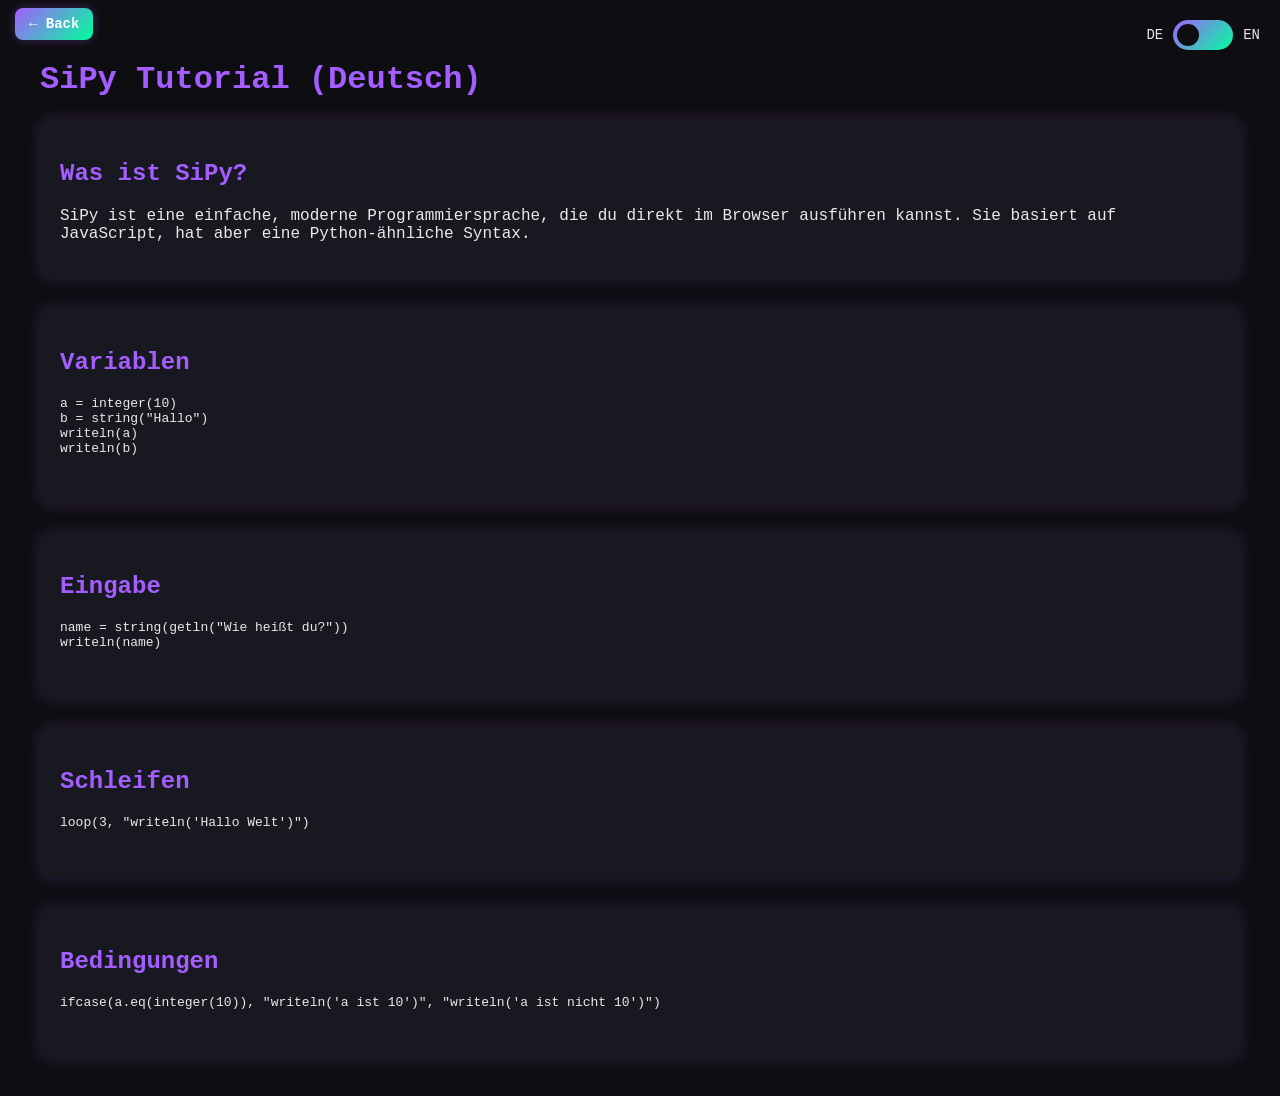
==== tutorial.html @ 4087e32a "maybe fixed" ====
<!DOCTYPE html>
<html lang="de">
<head>
    <meta charset="UTF-8">
    <title>SiPy Tutorial</title>

    <!-- Favicon -->
    <link rel="icon" href="favicon.ico" sizes="any">

    <link rel="stylesheet" href="style.css">

    <style>
        body {
            background-color: #0e0e12;
            color: #eaeaea;
            font-family: 'JetBrains Mono', monospace;
            margin: 0;
            padding: 40px;
        }

        h1, h2 {
            color: #a45eff;
        }

        .section {
            margin-bottom: 30px;
            padding: 20px;
            background: #181820;
            border-radius: 8px;
            box-shadow: 0 0 15px rgba(164, 94, 255, 0.2);
        }

        /* Toggle Switch */
        .lang-switch {
            position: fixed;
            top: 20px;
            right: 20px;
            display: flex;
            align-items: center;
            gap: 10px;
            z-index: 9999;
        }

        .switch {
            position: relative;
            width: 60px;
            height: 30px;
        }

        .switch input {
            display: none;
        }

        .slider {
            position: absolute;
            cursor: pointer;
            top: 0;
            left: 0;
            right: 0;
            bottom: 0;
            background: linear-gradient(135deg, #a45eff, #00ff9c);
            border-radius: 30px;
            transition: 0.3s;
        }

        .slider:before {
            position: absolute;
            content: "";
            height: 22px;
            width: 22px;
            left: 4px;
            bottom: 4px;
            background-color: #0e0e12;
            border-radius: 50%;
            transition: 0.3s;
        }
        /* Zurück-Button oben links */
        .top-left-back {
            position: fixed;
            top: 15px;
            left: 15px;
            z-index: 9999;
        }

        .top-left-back a {
            background: linear-gradient(135deg, var(--accent-purple), var(--accent-green));
            padding: 8px 14px;
            border-radius: var(--radius);
            color: white;
            font-family: var(--font-main);
            font-size: 14px;
            font-weight: 600;
            text-decoration: none;
            box-shadow: 0 0 10px rgba(164, 94, 255, 0.3);
            transition: var(--transition);
        }

        .top-left-back a:hover {
            transform: translateY(-2px);
            box-shadow: 0 0 15px rgba(0, 255, 156, 0.4);
        }

        input:checked + .slider:before {
            transform: translateX(30px);
        }

        .lang-label {
            font-size: 14px;
            color: #eaeaea;
        }

        .hidden {
            display: none;
        }
    </style>
</head>

<body>

<!-- Language Switch -->
<div class="lang-switch">
    <span class="lang-label">DE</span>
    <label class="switch">
        <input type="checkbox" id="langToggle">
        <span class="slider"></span>
    </label>
    <span class="lang-label">EN</span>
</div>

<div class="top-left-back">
    <a href="index.html">← Back</a>
</div>

<!-- German Tutorial -->
<div id="de">

    <h1>SiPy Tutorial (Deutsch)</h1>

    <div class="section">
        <h2>Was ist SiPy?</h2>
        <p>SiPy ist eine einfache, moderne Programmiersprache, die du direkt im Browser ausführen kannst. Sie basiert auf JavaScript, hat aber eine Python‑ähnliche Syntax.</p>
    </div>

    <div class="section">
        <h2>Variablen</h2>
        <pre>
a = integer(10)
b = string("Hallo")
writeln(a)
writeln(b)
            </pre>
    </div>

    <div class="section">
        <h2>Eingabe</h2>
        <pre>
name = string(getln("Wie heißt du?"))
writeln(name)
            </pre>
    </div>

    <div class="section">
        <h2>Schleifen</h2>
        <pre>
loop(3, "writeln('Hallo Welt')")
            </pre>
    </div>

    <div class="section">
        <h2>Bedingungen</h2>
        <pre>
ifcase(a.eq(integer(10)), "writeln('a ist 10')", "writeln('a ist nicht 10')")
            </pre>
    </div>

</div>

<!-- English Tutorial -->
<div id="en" class="hidden">

    <h1>SiPy Tutorial (English)</h1>

    <div class="section">
        <h2>What is SiPy?</h2>
        <p>SiPy is a simple, modern programming language you can run directly in your browser. It is based on JavaScript but has a Python‑like syntax.</p>
    </div>

    <div class="section">
        <h2>Variables</h2>
        <pre>
a = integer(10)
b = string("Hello")
writeln(a)
writeln(b)
            </pre>
    </div>

    <div class="section">
        <h2>Input</h2>
        <pre>
name = string(getln("What is your name?"))
writeln(name)
            </pre>
    </div>

    <div class="section">
        <h2>Loops</h2>
        <pre>
loop(3, "writeln('Hello World')")
            </pre>
    </div>

    <div class="section">
        <h2>Conditions</h2>
        <pre>
ifcase(a.eq(integer(10)), "writeln('a is 10')", "writeln('a is not 10')")
            </pre>
    </div>

</div>

<script>
    const toggle = document.getElementById("langToggle");
    const de = document.getElementById("de");
    const en = document.getElementById("en");

    toggle.addEventListener("change", () => {
        if (toggle.checked) {
            de.classList.add("hidden");
            en.classList.remove("hidden");
        } else {
            en.classList.add("hidden");
            de.classList.remove("hidden");
        }
    });
</script>

</body>
</html>
---- style.css ----
/* ===============================
   SiPy Web Editor – Modernes Design
   =============================== */

:root {
    --bg-dark: #0e0e12;
    --bg-panel: #181820;
    --accent-purple: #a45eff;
    --accent-green: #00ff9c;
    --text-light: #eaeaea;
    --text-dim: #9a9a9a;
    --radius: 8px;
    --transition: 0.25s ease;
    --font-main: 'JetBrains Mono', monospace;
}

/* Grundlayout */
body {
    background-color: var(--bg-dark);
    color: var(--text-light);
    font-family: var(--font-main);
    margin: 0;
    padding: 0;
    display: flex;
    flex-direction: column;
    height: 100vh;
    overflow-x: hidden; /* Horizontalen Scrollbalken entfernen */
}

/* Button-Leiste */
.button-row {
    display: flex;
    gap: 12px;
    padding: 20px;
    margin: 0;
}

/* Buttons */
button {
    background: linear-gradient(135deg, var(--accent-purple), var(--accent-green));
    border: none;
    color: #fff;
    font-family: var(--font-main);
    font-weight: 600;
    padding: 10px 18px;
    border-radius: var(--radius);
    cursor: pointer;
    transition: var(--transition);
    box-shadow: 0 0 10px rgba(164, 94, 255, 0.3);
    margin: 0;
    flex-shrink: 0; /* verhindert Rausrutschen */
}

button:hover {
    transform: translateY(-2px);
    box-shadow: 0 0 15px rgba(0, 255, 156, 0.4);
}

/* Editor-Container */
#editor {
    background-color: var(--bg-panel);
    border-radius: var(--radius);
    box-shadow: 0 0 20px rgba(164, 94, 255, 0.2);
    padding: 16px;
    margin: 0 20px 20px 20px;

    /* WICHTIG: Container scrollt NICHT */
    overflow: visible;
    height: auto;
}


#editor:focus-within {
    box-shadow: 0 0 25px rgba(0, 255, 156, 0.3);
}

/* Eingabefeld */
textarea {
    width: 100%;
    height: 60vh; /* Editor-Höhe */
    background: transparent;
    border: none;
    color: var(--text-light);
    font-family: var(--font-main);
    font-size: 15px;
    resize: none;
    outline: none;

    /* EINZIGER Scrollbalken */
    overflow-y: auto;
    overflow-x: hidden;

    white-space: pre-wrap;
    word-wrap: break-word;
}

/* Output-Feld */
#output {
    background-color: var(--bg-panel);
    border-radius: var(--radius);
    padding: 12px;
    margin: 0 20px 20px 20px;
    color: var(--accent-green);
    font-size: 14px;
    white-space: pre-wrap;
    box-shadow: inset 0 0 10px rgba(0, 255, 156, 0.2);
    overflow-x: hidden;
}

/* Buttons oben rechts */
.top-right-buttons {
    position: fixed;
    top: 15px;
    right: 15px;
    display: flex;
    gap: 10px;
    z-index: 999999;
    flex-shrink: 0;
}

.top-right-buttons a {
    background: linear-gradient(135deg, var(--accent-purple), var(--accent-green));
    padding: 8px 14px;
    border-radius: var(--radius);
    color: white;
    font-family: var(--font-main);
    font-size: 14px;
    font-weight: 600;
    text-decoration: none;
    box-shadow: 0 0 10px rgba(164, 94, 255, 0.3);
    transition: var(--transition);
}

.top-right-buttons a:hover {
    transform: translateY(-2px);
    box-shadow: 0 0 15px rgba(0, 255, 156, 0.4);
}

/* Scrollbar */
::-webkit-scrollbar {
    width: 8px;
}
::-webkit-scrollbar-thumb {
    background: var(--accent-purple);
    border-radius: var(--radius);
}
::-webkit-scrollbar-thumb:hover {
    background: var(--accent-green);
}
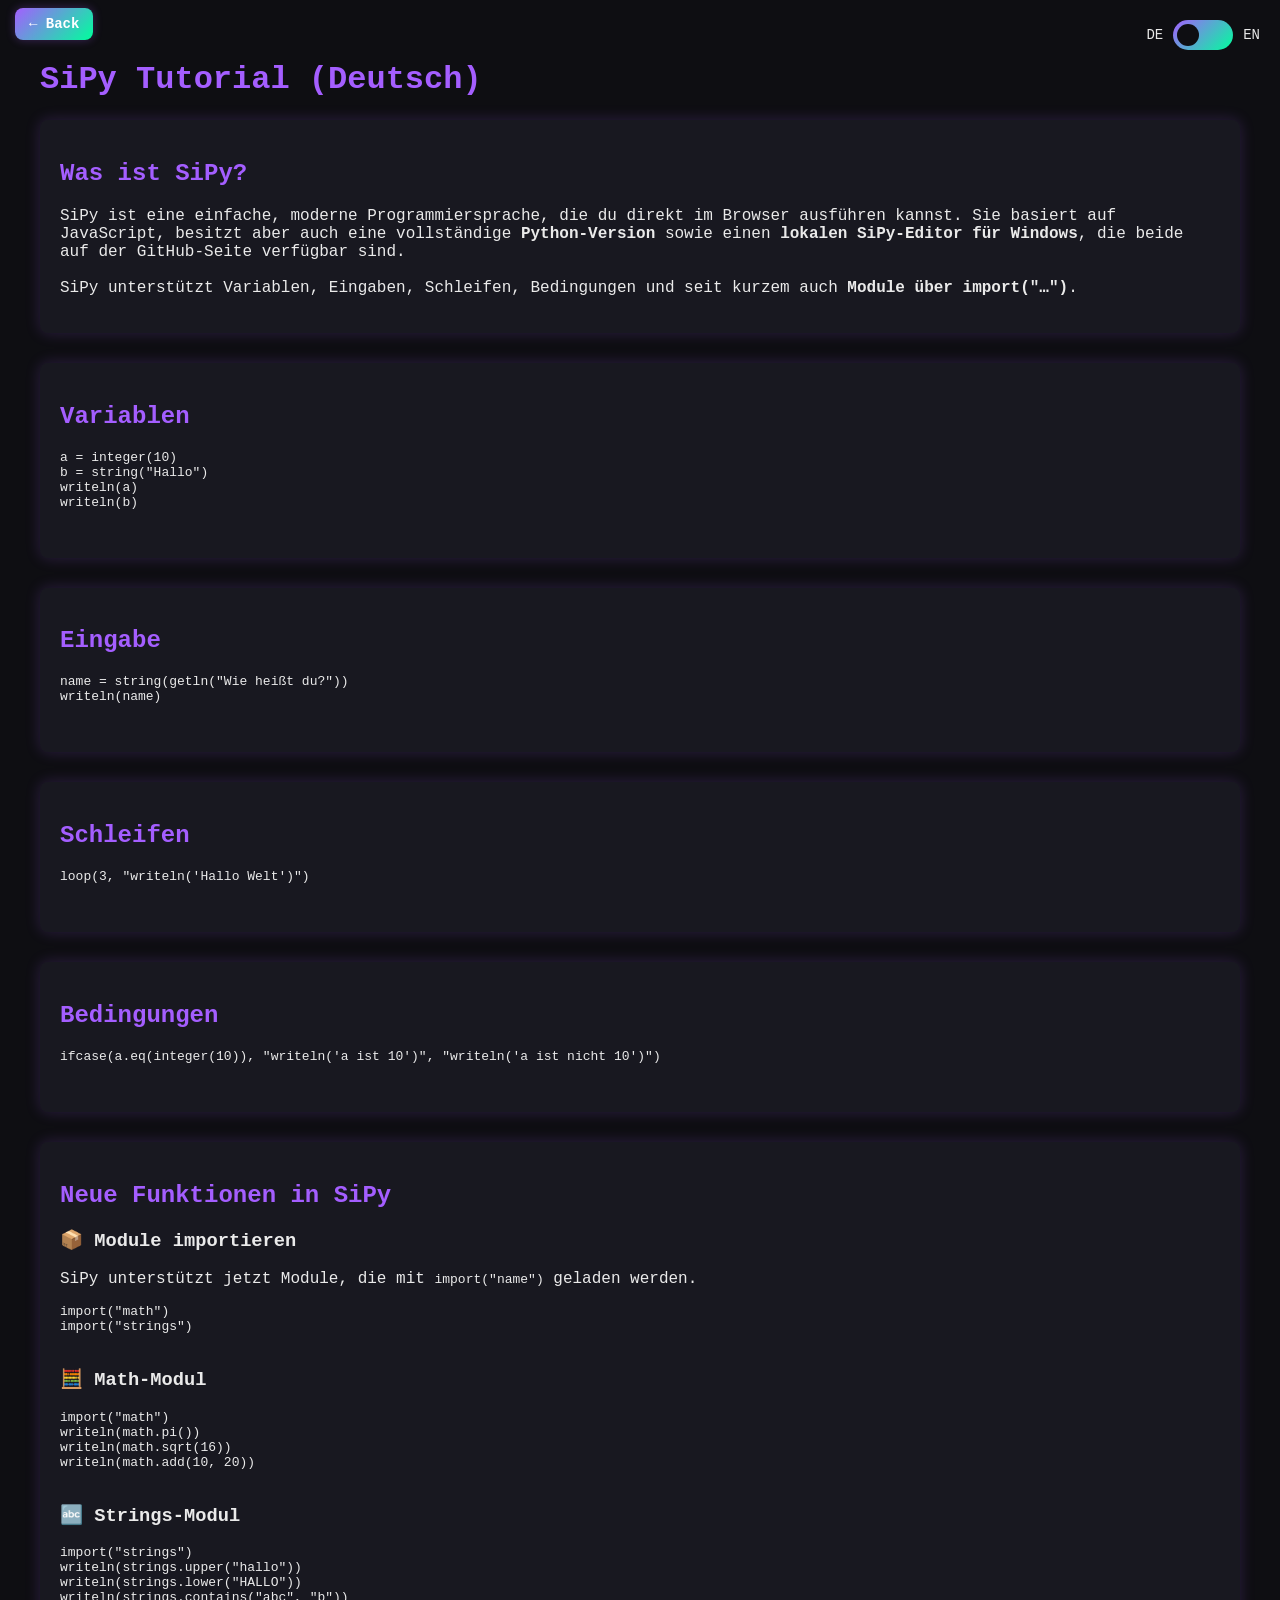
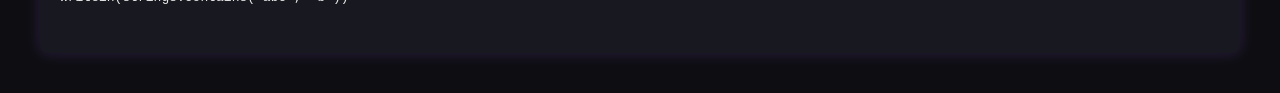
==== commit 7d603fb3: "new version new section with the new  functions" ====
--- a/tutorial.html
+++ b/tutorial.html
@@ -138,7 +138,15 @@
 
     <div class="section">
         <h2>Was ist SiPy?</h2>
-        <p>SiPy ist eine einfache, moderne Programmiersprache, die du direkt im Browser ausführen kannst. Sie basiert auf JavaScript, hat aber eine Python‑ähnliche Syntax.</p>
+        <p>
+            SiPy ist eine einfache, moderne Programmiersprache, die du direkt im Browser ausführen kannst.
+            Sie basiert auf JavaScript, besitzt aber auch eine vollständige
+            <strong>Python‑Version</strong> sowie einen
+            <strong>lokalen SiPy‑Editor für Windows</strong>, die beide auf der GitHub‑Seite verfügbar sind.
+            <br><br>
+            SiPy unterstützt Variablen, Eingaben, Schleifen, Bedingungen und seit kurzem auch
+            <strong>Module über import("…")</strong>.
+        </p>
     </div>
 
     <div class="section">
@@ -173,6 +181,33 @@
             </pre>
     </div>
 
+    <div class="section">
+        <h2>Neue Funktionen in SiPy</h2>
+
+        <h3>📦 Module importieren</h3>
+        <p>SiPy unterstützt jetzt Module, die mit <code>import("name")</code> geladen werden.</p>
+        <pre>
+import("math")
+import("strings")
+    </pre>
+
+        <h3>🧮 Math‑Modul</h3>
+        <pre>
+import("math")
+writeln(math.pi())
+writeln(math.sqrt(16))
+writeln(math.add(10, 20))
+    </pre>
+
+        <h3>🔤 Strings‑Modul</h3>
+        <pre>
+import("strings")
+writeln(strings.upper("hallo"))
+writeln(strings.lower("HALLO"))
+writeln(strings.contains("abc", "b"))
+    </pre>
+    </div>
+
 </div>
 
 <!-- English Tutorial -->
@@ -182,7 +217,15 @@
 
     <div class="section">
         <h2>What is SiPy?</h2>
-        <p>SiPy is a simple, modern programming language you can run directly in your browser. It is based on JavaScript but has a Python‑like syntax.</p>
+        <p>
+            SiPy is a simple, modern programming language that runs directly in your browser.
+            It is based on JavaScript, but also has a full
+            <strong>Python version</strong> and a
+            <strong>local SiPy Editor for Windows</strong>, both available on the GitHub page.
+            <br><br>
+            SiPy supports variables, input, loops, conditions, and now also
+            <strong>modules via import("...")</strong>.
+        </p>
     </div>
 
     <div class="section">
@@ -215,6 +258,32 @@
         <pre>
 ifcase(a.eq(integer(10)), "writeln('a is 10')", "writeln('a is not 10')")
             </pre>
+    </div>
+    <div class="section">
+        <h2>New Features in SiPy</h2>
+
+        <h3>📦 Importing Modules</h3>
+        <p>SiPy now supports modules that can be loaded using <code>import("name")</code>.</p>
+        <pre>
+import("math")
+import("strings")
+    </pre>
+
+        <h3>🧮 Math Module</h3>
+        <pre>
+import("math")
+writeln(math.pi())
+writeln(math.sqrt(16))
+writeln(math.add(10, 20))
+    </pre>
+
+        <h3>🔤 Strings Module</h3>
+        <pre>
+import("strings")
+writeln(strings.upper("hello"))
+writeln(strings.lower("HELLO"))
+writeln(strings.contains("abc", "b"))
+    </pre>
     </div>
 
 </div>
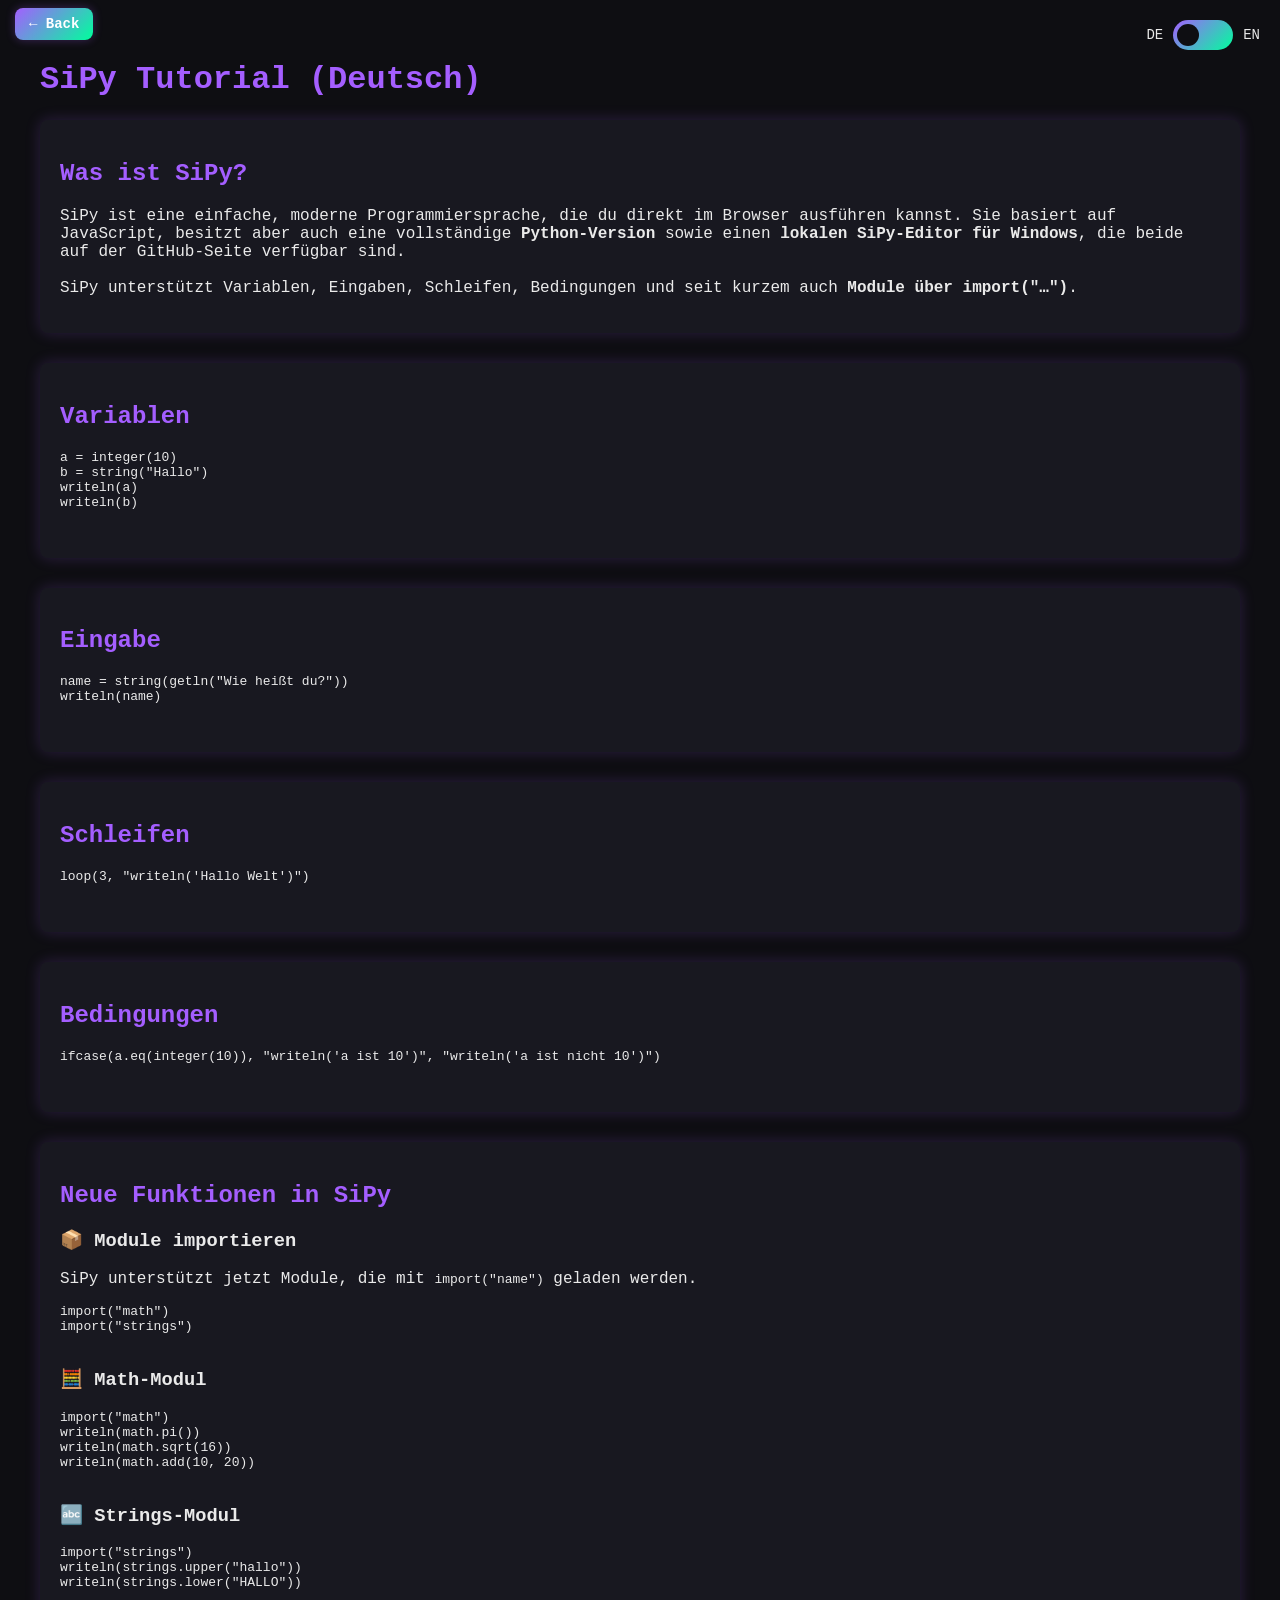
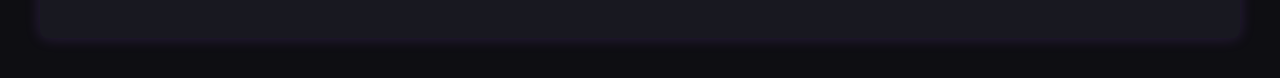
==== commit 57afe6a2: "removed strinigs.contains() removed it because i didn't build it yet" ====
--- a/tutorial.html
+++ b/tutorial.html
@@ -204,7 +204,6 @@
 import("strings")
 writeln(strings.upper("hallo"))
 writeln(strings.lower("HALLO"))
-writeln(strings.contains("abc", "b"))
     </pre>
     </div>
 
@@ -282,7 +281,6 @@
 import("strings")
 writeln(strings.upper("hello"))
 writeln(strings.lower("HELLO"))
-writeln(strings.contains("abc", "b"))
     </pre>
     </div>
 
@@ -305,4 +303,4 @@
 </script>
 
 </body>
-</html>+</html>
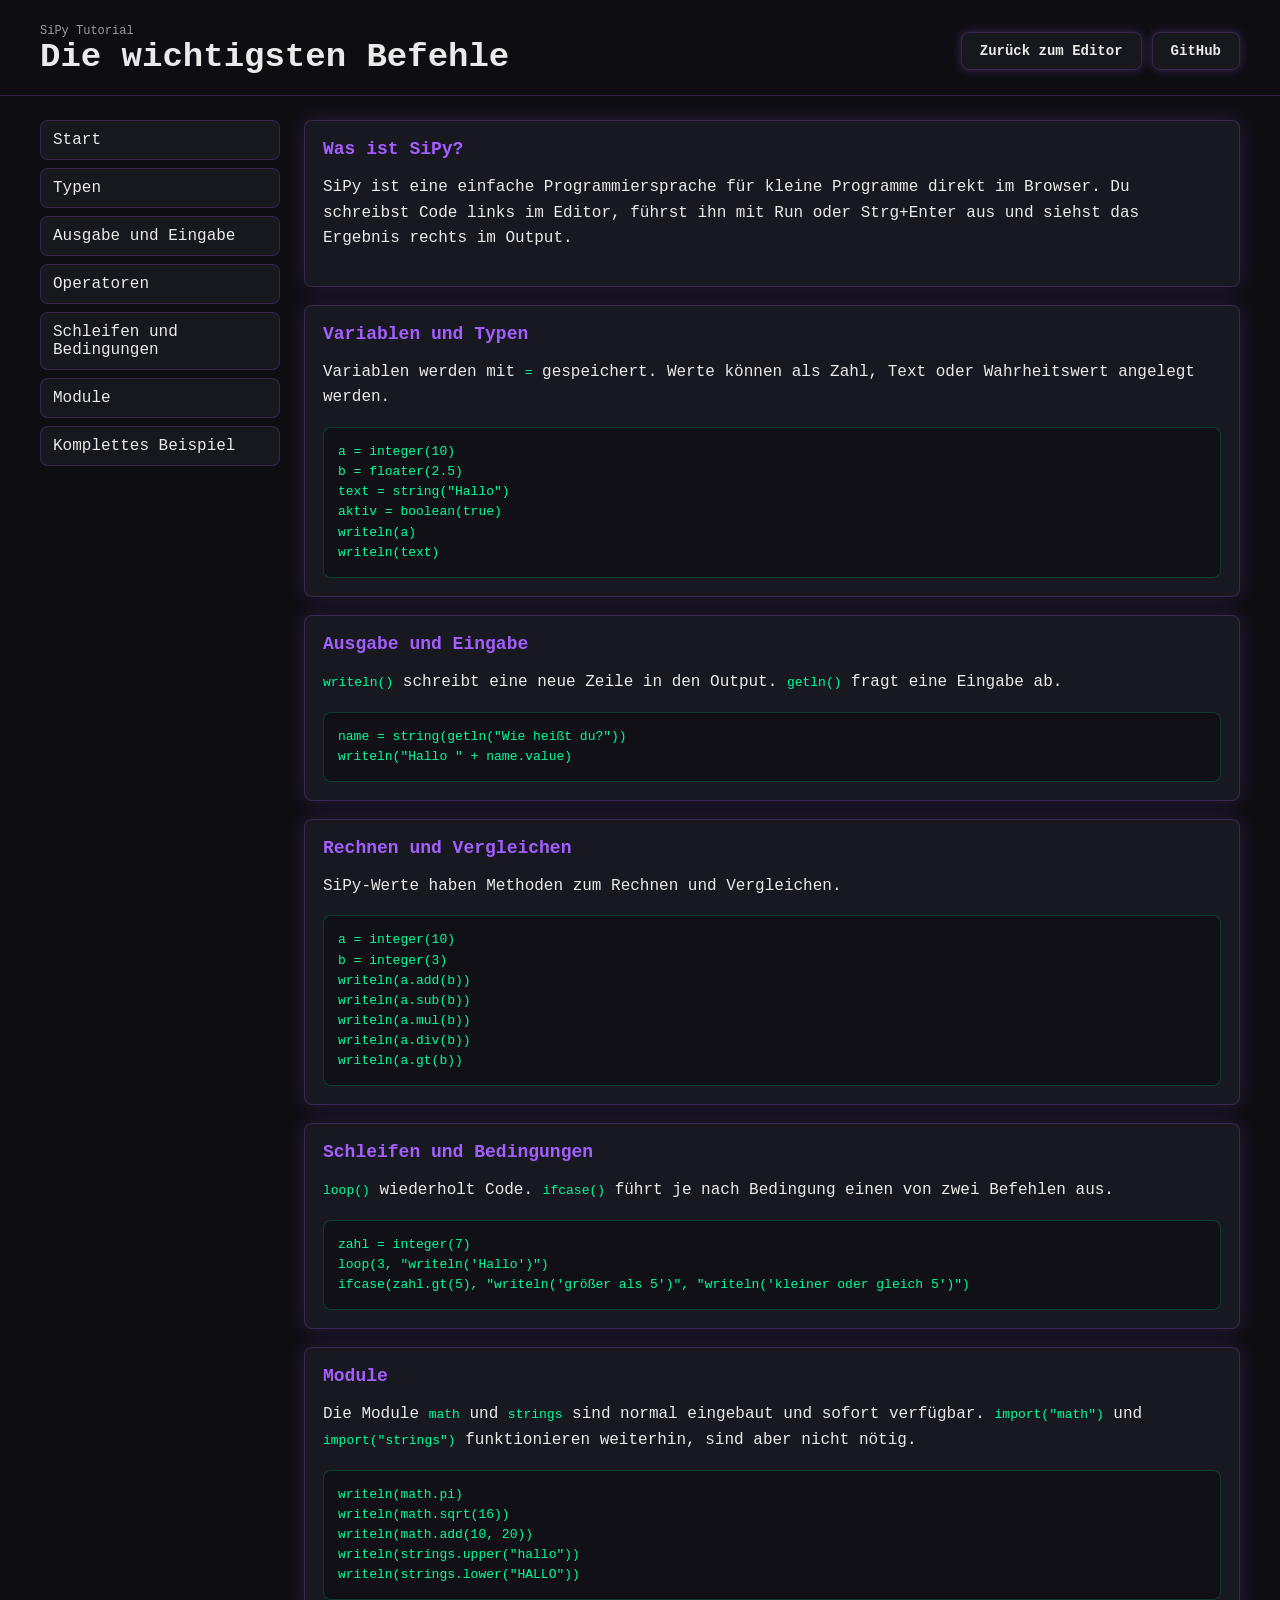
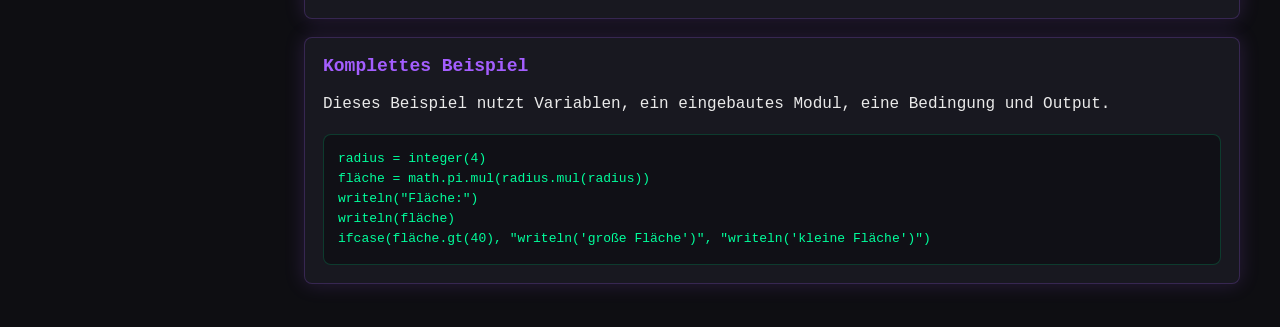
==== commit 96d7f0c4: "new design and a bug fix" ====
--- a/tutorial.html
+++ b/tutorial.html
@@ -1,306 +1,107 @@
-<!DOCTYPE html>
-<html lang="de">
-<head>
-    <meta charset="UTF-8">
-    <title>SiPy Tutorial</title>
-
-    <!-- Favicon -->
-    <link rel="icon" href="favicon.ico" sizes="any">
-
-    <link rel="stylesheet" href="style.css">
-
-    <style>
-        body {
-            background-color: #0e0e12;
-            color: #eaeaea;
-            font-family: 'JetBrains Mono', monospace;
-            margin: 0;
-            padding: 40px;
-        }
-
-        h1, h2 {
-            color: #a45eff;
-        }
-
-        .section {
-            margin-bottom: 30px;
-            padding: 20px;
-            background: #181820;
-            border-radius: 8px;
-            box-shadow: 0 0 15px rgba(164, 94, 255, 0.2);
-        }
-
-        /* Toggle Switch */
-        .lang-switch {
-            position: fixed;
-            top: 20px;
-            right: 20px;
-            display: flex;
-            align-items: center;
-            gap: 10px;
-            z-index: 9999;
-        }
-
-        .switch {
-            position: relative;
-            width: 60px;
-            height: 30px;
-        }
-
-        .switch input {
-            display: none;
-        }
-
-        .slider {
-            position: absolute;
-            cursor: pointer;
-            top: 0;
-            left: 0;
-            right: 0;
-            bottom: 0;
-            background: linear-gradient(135deg, #a45eff, #00ff9c);
-            border-radius: 30px;
-            transition: 0.3s;
-        }
-
-        .slider:before {
-            position: absolute;
-            content: "";
-            height: 22px;
-            width: 22px;
-            left: 4px;
-            bottom: 4px;
-            background-color: #0e0e12;
-            border-radius: 50%;
-            transition: 0.3s;
-        }
-        /* Zurück-Button oben links */
-        .top-left-back {
-            position: fixed;
-            top: 15px;
-            left: 15px;
-            z-index: 9999;
-        }
-
-        .top-left-back a {
-            background: linear-gradient(135deg, var(--accent-purple), var(--accent-green));
-            padding: 8px 14px;
-            border-radius: var(--radius);
-            color: white;
-            font-family: var(--font-main);
-            font-size: 14px;
-            font-weight: 600;
-            text-decoration: none;
-            box-shadow: 0 0 10px rgba(164, 94, 255, 0.3);
-            transition: var(--transition);
-        }
-
-        .top-left-back a:hover {
-            transform: translateY(-2px);
-            box-shadow: 0 0 15px rgba(0, 255, 156, 0.4);
-        }
-
-        input:checked + .slider:before {
-            transform: translateX(30px);
-        }
-
-        .lang-label {
-            font-size: 14px;
-            color: #eaeaea;
-        }
-
-        .hidden {
-            display: none;
-        }
-    </style>
-</head>
-
-<body>
-
-<!-- Language Switch -->
-<div class="lang-switch">
-    <span class="lang-label">DE</span>
-    <label class="switch">
-        <input type="checkbox" id="langToggle">
-        <span class="slider"></span>
-    </label>
-    <span class="lang-label">EN</span>
-</div>
-
-<div class="top-left-back">
-    <a href="index.html">← Back</a>
-</div>
-
-<!-- German Tutorial -->
-<div id="de">
-
-    <h1>SiPy Tutorial (Deutsch)</h1>
-
-    <div class="section">
-        <h2>Was ist SiPy?</h2>
-        <p>
-            SiPy ist eine einfache, moderne Programmiersprache, die du direkt im Browser ausführen kannst.
-            Sie basiert auf JavaScript, besitzt aber auch eine vollständige
-            <strong>Python‑Version</strong> sowie einen
-            <strong>lokalen SiPy‑Editor für Windows</strong>, die beide auf der GitHub‑Seite verfügbar sind.
-            <br><br>
-            SiPy unterstützt Variablen, Eingaben, Schleifen, Bedingungen und seit kurzem auch
-            <strong>Module über import("…")</strong>.
-        </p>
-    </div>
-
-    <div class="section">
-        <h2>Variablen</h2>
-        <pre>
-a = integer(10)
-b = string("Hallo")
-writeln(a)
-writeln(b)
-            </pre>
-    </div>
-
-    <div class="section">
-        <h2>Eingabe</h2>
-        <pre>
-name = string(getln("Wie heißt du?"))
-writeln(name)
-            </pre>
-    </div>
-
-    <div class="section">
-        <h2>Schleifen</h2>
-        <pre>
-loop(3, "writeln('Hallo Welt')")
-            </pre>
-    </div>
-
-    <div class="section">
-        <h2>Bedingungen</h2>
-        <pre>
-ifcase(a.eq(integer(10)), "writeln('a ist 10')", "writeln('a ist nicht 10')")
-            </pre>
-    </div>
-
-    <div class="section">
-        <h2>Neue Funktionen in SiPy</h2>
-
-        <h3>📦 Module importieren</h3>
-        <p>SiPy unterstützt jetzt Module, die mit <code>import("name")</code> geladen werden.</p>
-        <pre>
-import("math")
-import("strings")
-    </pre>
-
-        <h3>🧮 Math‑Modul</h3>
-        <pre>
-import("math")
-writeln(math.pi())
-writeln(math.sqrt(16))
-writeln(math.add(10, 20))
-    </pre>
-
-        <h3>🔤 Strings‑Modul</h3>
-        <pre>
-import("strings")
-writeln(strings.upper("hallo"))
-writeln(strings.lower("HALLO"))
-    </pre>
-    </div>
-
-</div>
-
-<!-- English Tutorial -->
-<div id="en" class="hidden">
-
-    <h1>SiPy Tutorial (English)</h1>
-
-    <div class="section">
-        <h2>What is SiPy?</h2>
-        <p>
-            SiPy is a simple, modern programming language that runs directly in your browser.
-            It is based on JavaScript, but also has a full
-            <strong>Python version</strong> and a
-            <strong>local SiPy Editor for Windows</strong>, both available on the GitHub page.
-            <br><br>
-            SiPy supports variables, input, loops, conditions, and now also
-            <strong>modules via import("...")</strong>.
-        </p>
-    </div>
-
-    <div class="section">
-        <h2>Variables</h2>
-        <pre>
-a = integer(10)
-b = string("Hello")
-writeln(a)
-writeln(b)
-            </pre>
-    </div>
-
-    <div class="section">
-        <h2>Input</h2>
-        <pre>
-name = string(getln("What is your name?"))
-writeln(name)
-            </pre>
-    </div>
-
-    <div class="section">
-        <h2>Loops</h2>
-        <pre>
-loop(3, "writeln('Hello World')")
-            </pre>
-    </div>
-
-    <div class="section">
-        <h2>Conditions</h2>
-        <pre>
-ifcase(a.eq(integer(10)), "writeln('a is 10')", "writeln('a is not 10')")
-            </pre>
-    </div>
-    <div class="section">
-        <h2>New Features in SiPy</h2>
-
-        <h3>📦 Importing Modules</h3>
-        <p>SiPy now supports modules that can be loaded using <code>import("name")</code>.</p>
-        <pre>
-import("math")
-import("strings")
-    </pre>
-
-        <h3>🧮 Math Module</h3>
-        <pre>
-import("math")
-writeln(math.pi())
-writeln(math.sqrt(16))
-writeln(math.add(10, 20))
-    </pre>
-
-        <h3>🔤 Strings Module</h3>
-        <pre>
-import("strings")
-writeln(strings.upper("hello"))
-writeln(strings.lower("HELLO"))
-    </pre>
-    </div>
-
-</div>
-
-<script>
-    const toggle = document.getElementById("langToggle");
-    const de = document.getElementById("de");
-    const en = document.getElementById("en");
-
-    toggle.addEventListener("change", () => {
-        if (toggle.checked) {
-            de.classList.add("hidden");
-            en.classList.remove("hidden");
-        } else {
-            en.classList.add("hidden");
-            de.classList.remove("hidden");
-        }
-    });
-</script>
-
-</body>
-</html>
+<!DOCTYPE html>
+<html lang="de">
+<head>
+    <meta charset="UTF-8">
+    <meta name="viewport" content="width=device-width, initial-scale=1.0">
+    <title>SiPy Tutorial</title>
+    <link rel="icon" href="favicon.ico" sizes="any">
+    <link rel="stylesheet" href="style.css">
+</head>
+
+<body class="tutorial-page">
+<header class="app-header">
+    <div>
+        <p class="eyebrow">SiPy Tutorial</p>
+        <h1>Die wichtigsten Befehle</h1>
+    </div>
+
+    <nav class="top-links" aria-label="Navigation">
+        <a href="index.html">Zurück zum Editor</a>
+        <a href="https://github.com/Metrix31/SiPy-Web" target="_blank" rel="noreferrer">GitHub</a>
+    </nav>
+</header>
+
+<main class="tutorial-layout">
+    <nav class="tutorial-nav" aria-label="Tutorial Abschnitte">
+        <a href="#start">Start</a>
+        <a href="#typen">Typen</a>
+        <a href="#ausgabe">Ausgabe und Eingabe</a>
+        <a href="#operatoren">Operatoren</a>
+        <a href="#kontrolle">Schleifen und Bedingungen</a>
+        <a href="#module">Module</a>
+        <a href="#beispiel">Komplettes Beispiel</a>
+    </nav>
+
+    <div class="tutorial-content">
+        <section id="start" class="tutorial-section">
+            <h2>Was ist SiPy?</h2>
+            <p>
+                SiPy ist eine einfache Programmiersprache für kleine Programme direkt im Browser.
+                Du schreibst Code links im Editor, führst ihn mit Run oder Strg+Enter aus und siehst das Ergebnis rechts im Output.
+            </p>
+        </section>
+
+        <section id="typen" class="tutorial-section">
+            <h2>Variablen und Typen</h2>
+            <p>Variablen werden mit <code>=</code> gespeichert. Werte können als Zahl, Text oder Wahrheitswert angelegt werden.</p>
+            <pre><code>a = integer(10)
+b = floater(2.5)
+text = string("Hallo")
+aktiv = boolean(true)
+writeln(a)
+writeln(text)</code></pre>
+        </section>
+
+        <section id="ausgabe" class="tutorial-section">
+            <h2>Ausgabe und Eingabe</h2>
+            <p><code>writeln()</code> schreibt eine neue Zeile in den Output. <code>getln()</code> fragt eine Eingabe ab.</p>
+            <pre><code>name = string(getln("Wie heißt du?"))
+writeln("Hallo " + name.value)</code></pre>
+        </section>
+
+        <section id="operatoren" class="tutorial-section">
+            <h2>Rechnen und Vergleichen</h2>
+            <p>SiPy-Werte haben Methoden zum Rechnen und Vergleichen.</p>
+            <pre><code>a = integer(10)
+b = integer(3)
+writeln(a.add(b))
+writeln(a.sub(b))
+writeln(a.mul(b))
+writeln(a.div(b))
+writeln(a.gt(b))</code></pre>
+        </section>
+
+        <section id="kontrolle" class="tutorial-section">
+            <h2>Schleifen und Bedingungen</h2>
+            <p><code>loop()</code> wiederholt Code. <code>ifcase()</code> führt je nach Bedingung einen von zwei Befehlen aus.</p>
+            <pre><code>zahl = integer(7)
+loop(3, "writeln('Hallo')")
+ifcase(zahl.gt(5), "writeln('größer als 5')", "writeln('kleiner oder gleich 5')")</code></pre>
+        </section>
+
+        <section id="module" class="tutorial-section">
+            <h2>Module</h2>
+            <p>
+                Die Module <code>math</code> und <code>strings</code> sind normal eingebaut und sofort verfügbar.
+                <code>import("math")</code> und <code>import("strings")</code> funktionieren weiterhin, sind aber nicht nötig.
+            </p>
+            <pre><code>writeln(math.pi)
+writeln(math.sqrt(16))
+writeln(math.add(10, 20))
+writeln(strings.upper("hallo"))
+writeln(strings.lower("HALLO"))</code></pre>
+        </section>
+
+        <section id="beispiel" class="tutorial-section">
+            <h2>Komplettes Beispiel</h2>
+            <p>Dieses Beispiel nutzt Variablen, ein eingebautes Modul, eine Bedingung und Output.</p>
+            <pre><code>radius = integer(4)
+fläche = math.pi.mul(radius.mul(radius))
+writeln("Fläche:")
+writeln(fläche)
+ifcase(fläche.gt(40), "writeln('große Fläche')", "writeln('kleine Fläche')")</code></pre>
+        </section>
+    </div>
+</main>
+</body>
+</html>
--- a/style.css
+++ b/style.css
@@ -1,149 +1,326 @@
-/* ===============================
-   SiPy Web Editor – Modernes Design
-   =============================== */
-
-:root {
-    --bg-dark: #0e0e12;
-    --bg-panel: #181820;
-    --accent-purple: #a45eff;
-    --accent-green: #00ff9c;
-    --text-light: #eaeaea;
-    --text-dim: #9a9a9a;
-    --radius: 8px;
-    --transition: 0.25s ease;
-    --font-main: 'JetBrains Mono', monospace;
-}
-
-/* Grundlayout */
-body {
-    background-color: var(--bg-dark);
-    color: var(--text-light);
-    font-family: var(--font-main);
-    margin: 0;
-    padding: 0;
-    display: flex;
-    flex-direction: column;
-    height: 100vh;
-    overflow-x: hidden; /* Horizontalen Scrollbalken entfernen */
-}
-
-/* Button-Leiste */
-.button-row {
-    display: flex;
-    gap: 12px;
-    padding: 20px;
-    margin: 0;
-}
-
-/* Buttons */
-button {
-    background: linear-gradient(135deg, var(--accent-purple), var(--accent-green));
-    border: none;
-    color: #fff;
-    font-family: var(--font-main);
-    font-weight: 600;
-    padding: 10px 18px;
-    border-radius: var(--radius);
-    cursor: pointer;
-    transition: var(--transition);
-    box-shadow: 0 0 10px rgba(164, 94, 255, 0.3);
-    margin: 0;
-    flex-shrink: 0; /* verhindert Rausrutschen */
-}
-
-button:hover {
-    transform: translateY(-2px);
-    box-shadow: 0 0 15px rgba(0, 255, 156, 0.4);
-}
-
-/* Editor-Container */
-#editor {
-    background-color: var(--bg-panel);
-    border-radius: var(--radius);
-    box-shadow: 0 0 20px rgba(164, 94, 255, 0.2);
-    padding: 16px;
-    margin: 0 20px 20px 20px;
-
-    /* WICHTIG: Container scrollt NICHT */
-    overflow: visible;
-    height: auto;
-}
-
-
-#editor:focus-within {
-    box-shadow: 0 0 25px rgba(0, 255, 156, 0.3);
-}
-
-/* Eingabefeld */
-textarea {
-    width: 100%;
-    height: 60vh; /* Editor-Höhe */
-    background: transparent;
-    border: none;
-    color: var(--text-light);
-    font-family: var(--font-main);
-    font-size: 15px;
-    resize: none;
-    outline: none;
-
-    /* EINZIGER Scrollbalken */
-    overflow-y: auto;
-    overflow-x: hidden;
-
-    white-space: pre-wrap;
-    word-wrap: break-word;
-}
-
-/* Output-Feld */
-#output {
-    background-color: var(--bg-panel);
-    border-radius: var(--radius);
-    padding: 12px;
-    margin: 0 20px 20px 20px;
-    color: var(--accent-green);
-    font-size: 14px;
-    white-space: pre-wrap;
-    box-shadow: inset 0 0 10px rgba(0, 255, 156, 0.2);
-    overflow-x: hidden;
-}
-
-/* Buttons oben rechts */
-.top-right-buttons {
-    position: fixed;
-    top: 15px;
-    right: 15px;
-    display: flex;
-    gap: 10px;
-    z-index: 999999;
-    flex-shrink: 0;
-}
-
-.top-right-buttons a {
-    background: linear-gradient(135deg, var(--accent-purple), var(--accent-green));
-    padding: 8px 14px;
-    border-radius: var(--radius);
-    color: white;
-    font-family: var(--font-main);
-    font-size: 14px;
-    font-weight: 600;
-    text-decoration: none;
-    box-shadow: 0 0 10px rgba(164, 94, 255, 0.3);
-    transition: var(--transition);
-}
-
-.top-right-buttons a:hover {
-    transform: translateY(-2px);
-    box-shadow: 0 0 15px rgba(0, 255, 156, 0.4);
-}
-
-/* Scrollbar */
-::-webkit-scrollbar {
-    width: 8px;
-}
-::-webkit-scrollbar-thumb {
-    background: var(--accent-purple);
-    border-radius: var(--radius);
-}
-::-webkit-scrollbar-thumb:hover {
-    background: var(--accent-green);
-}+:root {
+    --bg-dark: #0e0e12;
+    --bg-panel: #181820;
+    --accent-purple: #a45eff;
+    --accent-green: #00ff9c;
+    --text-light: #eaeaea;
+    --text-dim: #9a9a9a;
+    --radius: 8px;
+    --transition: 0.25s ease;
+    --font-main: 'JetBrains Mono', monospace;
+    --border: rgba(164, 94, 255, 0.22);
+}
+
+* {
+    box-sizing: border-box;
+}
+
+body {
+    background-color: var(--bg-dark);
+    color: var(--text-light);
+    font-family: var(--font-main);
+    margin: 0;
+    min-height: 100vh;
+    overflow-x: hidden;
+}
+
+.app-header {
+    display: flex;
+    align-items: center;
+    justify-content: space-between;
+    gap: 24px;
+    padding: 24px clamp(16px, 4vw, 40px) 18px;
+    border-bottom: 1px solid var(--border);
+}
+
+.eyebrow,
+.panel-header p {
+    color: var(--text-dim);
+    font-size: 12px;
+    margin: 0;
+}
+
+h1,
+h2 {
+    margin: 0;
+    letter-spacing: 0;
+}
+
+h1 {
+    font-size: clamp(22px, 3vw, 34px);
+    line-height: 1.15;
+}
+
+h2 {
+    font-size: 15px;
+}
+
+.top-links,
+.button-row {
+    display: flex;
+    align-items: center;
+    gap: 10px;
+    flex-wrap: wrap;
+}
+
+button,
+.top-links a {
+    background: linear-gradient(135deg, var(--accent-purple), var(--accent-green));
+    border: none;
+    color: #fff;
+    font-family: var(--font-main);
+    font-weight: 600;
+    padding: 10px 18px;
+    border-radius: var(--radius);
+    cursor: pointer;
+    transition: var(--transition);
+    box-shadow: 0 0 10px rgba(164, 94, 255, 0.3);
+    margin: 0;
+    flex-shrink: 0;
+    text-decoration: none;
+    font-size: 14px;
+}
+
+button:not(.primary-btn),
+.top-links a {
+    background: rgba(24, 24, 32, 0.92);
+    border: 1px solid var(--border);
+    color: var(--text-light);
+}
+
+button:hover,
+.top-links a:hover {
+    transform: translateY(-2px);
+    box-shadow: 0 0 15px rgba(0, 255, 156, 0.4);
+}
+
+.workspace {
+    display: grid;
+    grid-template-columns: minmax(0, 1fr) minmax(300px, 420px);
+    gap: 20px;
+    padding: 20px clamp(16px, 4vw, 40px) 28px;
+    min-height: calc(100vh - 97px);
+}
+
+.panel {
+    background-color: var(--bg-panel);
+    border: 1px solid var(--border);
+    border-radius: var(--radius);
+    box-shadow: 0 0 20px rgba(164, 94, 255, 0.2);
+    min-width: 0;
+}
+
+.panel-header {
+    display: flex;
+    align-items: center;
+    justify-content: space-between;
+    gap: 16px;
+    padding: 14px 16px;
+    border-bottom: 1px solid rgba(164, 94, 255, 0.16);
+}
+
+#statusText[data-mode="ok"] {
+    color: var(--accent-green);
+}
+
+#statusText[data-mode="running"] {
+    color: var(--accent-purple);
+}
+
+#statusText[data-mode="error"] {
+    color: #ff6f91;
+}
+
+#editor {
+    display: grid;
+    grid-template-columns: 48px minmax(0, 1fr);
+    height: calc(100vh - 190px);
+    min-height: 360px;
+    overflow: hidden;
+}
+
+#editor:focus-within {
+    box-shadow: 0 0 25px rgba(0, 255, 156, 0.3);
+}
+
+#lineNumbers {
+    background: rgba(14, 14, 18, 0.45);
+    color: var(--text-dim);
+    padding: 16px 10px;
+    font-size: 15px;
+    line-height: 1.55;
+    text-align: right;
+    user-select: none;
+    overflow: hidden;
+    white-space: pre;
+    border-right: 1px solid rgba(164, 94, 255, 0.16);
+}
+
+.tutorial-page {
+    min-height: 100vh;
+}
+
+.tutorial-layout {
+    display: grid;
+    grid-template-columns: 240px minmax(0, 1fr);
+    gap: 24px;
+    padding: 24px clamp(16px, 4vw, 40px) 36px;
+}
+
+.tutorial-nav {
+    position: sticky;
+    top: 20px;
+    align-self: start;
+    display: grid;
+    gap: 8px;
+}
+
+.tutorial-nav a {
+    color: var(--text-light);
+    text-decoration: none;
+    padding: 10px 12px;
+    border: 1px solid var(--border);
+    border-radius: var(--radius);
+    background: rgba(24, 24, 32, 0.92);
+}
+
+.tutorial-nav a:hover {
+    color: var(--accent-green);
+    box-shadow: 0 0 12px rgba(0, 255, 156, 0.22);
+}
+
+.tutorial-content {
+    display: grid;
+    gap: 18px;
+}
+
+.tutorial-section {
+    background: var(--bg-panel);
+    border: 1px solid var(--border);
+    border-radius: var(--radius);
+    box-shadow: 0 0 20px rgba(164, 94, 255, 0.18);
+    padding: 18px;
+}
+
+.tutorial-section h2 {
+    color: var(--accent-purple);
+    font-size: 18px;
+    margin-bottom: 10px;
+}
+
+.tutorial-section p {
+    color: var(--text-light);
+    line-height: 1.6;
+}
+
+pre {
+    margin: 12px 0 0;
+    padding: 14px;
+    overflow: auto;
+    background: rgba(14, 14, 18, 0.72);
+    border: 1px solid rgba(0, 255, 156, 0.18);
+    border-radius: var(--radius);
+    color: var(--accent-green);
+    line-height: 1.55;
+}
+
+code {
+    color: var(--accent-green);
+}
+
+textarea {
+    width: 100%;
+    height: 100%;
+    background: transparent;
+    border: none;
+    color: var(--text-light);
+    font-family: var(--font-main);
+    font-size: 15px;
+    line-height: 1.55;
+    resize: none;
+    outline: none;
+    overflow: auto;
+    padding: 16px;
+    white-space: pre-wrap;
+    word-wrap: break-word;
+}
+
+.output-panel {
+    display: flex;
+    flex-direction: column;
+}
+
+#output {
+    flex: 1;
+    min-height: 220px;
+    padding: 16px;
+    color: var(--accent-green);
+    font-size: 14px;
+    line-height: 1.55;
+    white-space: pre-wrap;
+    box-shadow: inset 0 0 10px rgba(0, 255, 156, 0.2);
+    overflow: auto;
+}
+
+#output:empty::before {
+    content: "Noch keine Ausgabe.";
+    color: var(--text-dim);
+}
+
+button:focus-visible,
+.top-links a:focus-visible,
+textarea:focus-visible {
+    outline: 2px solid var(--accent-green);
+    outline-offset: 3px;
+}
+
+@media (max-width: 900px) {
+    .app-header,
+    .panel-header {
+        align-items: flex-start;
+        flex-direction: column;
+    }
+
+    .workspace {
+        grid-template-columns: 1fr;
+    }
+
+    #editor {
+        height: 54vh;
+    }
+
+    .tutorial-layout {
+        grid-template-columns: 1fr;
+    }
+
+    .tutorial-nav {
+        position: static;
+    }
+}
+
+@media (max-width: 520px) {
+    button,
+    .top-links a {
+        width: 100%;
+        text-align: center;
+    }
+
+    .top-links,
+    .button-row {
+        width: 100%;
+    }
+}
+
+::-webkit-scrollbar {
+    width: 8px;
+    height: 8px;
+}
+
+::-webkit-scrollbar-thumb {
+    background: var(--accent-purple);
+    border-radius: var(--radius);
+}
+
+::-webkit-scrollbar-thumb:hover {
+    background: var(--accent-green);
+}
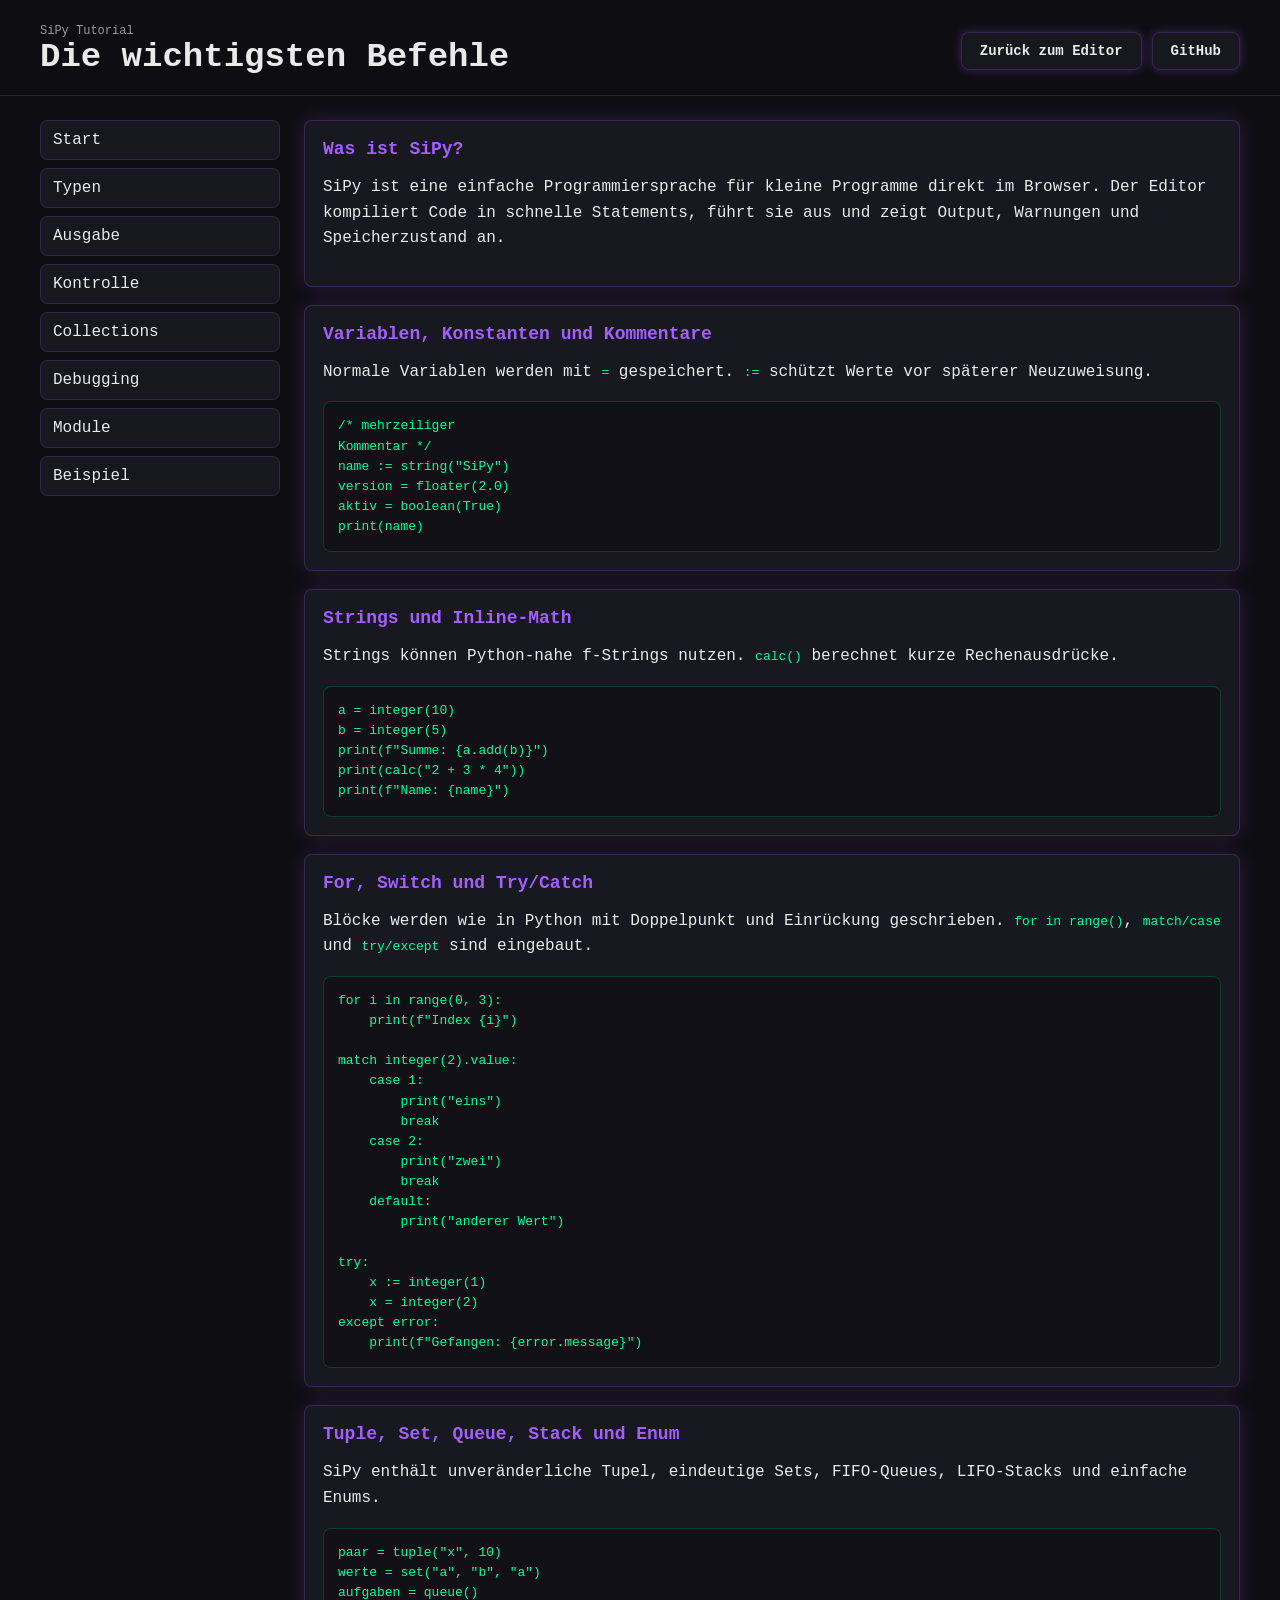
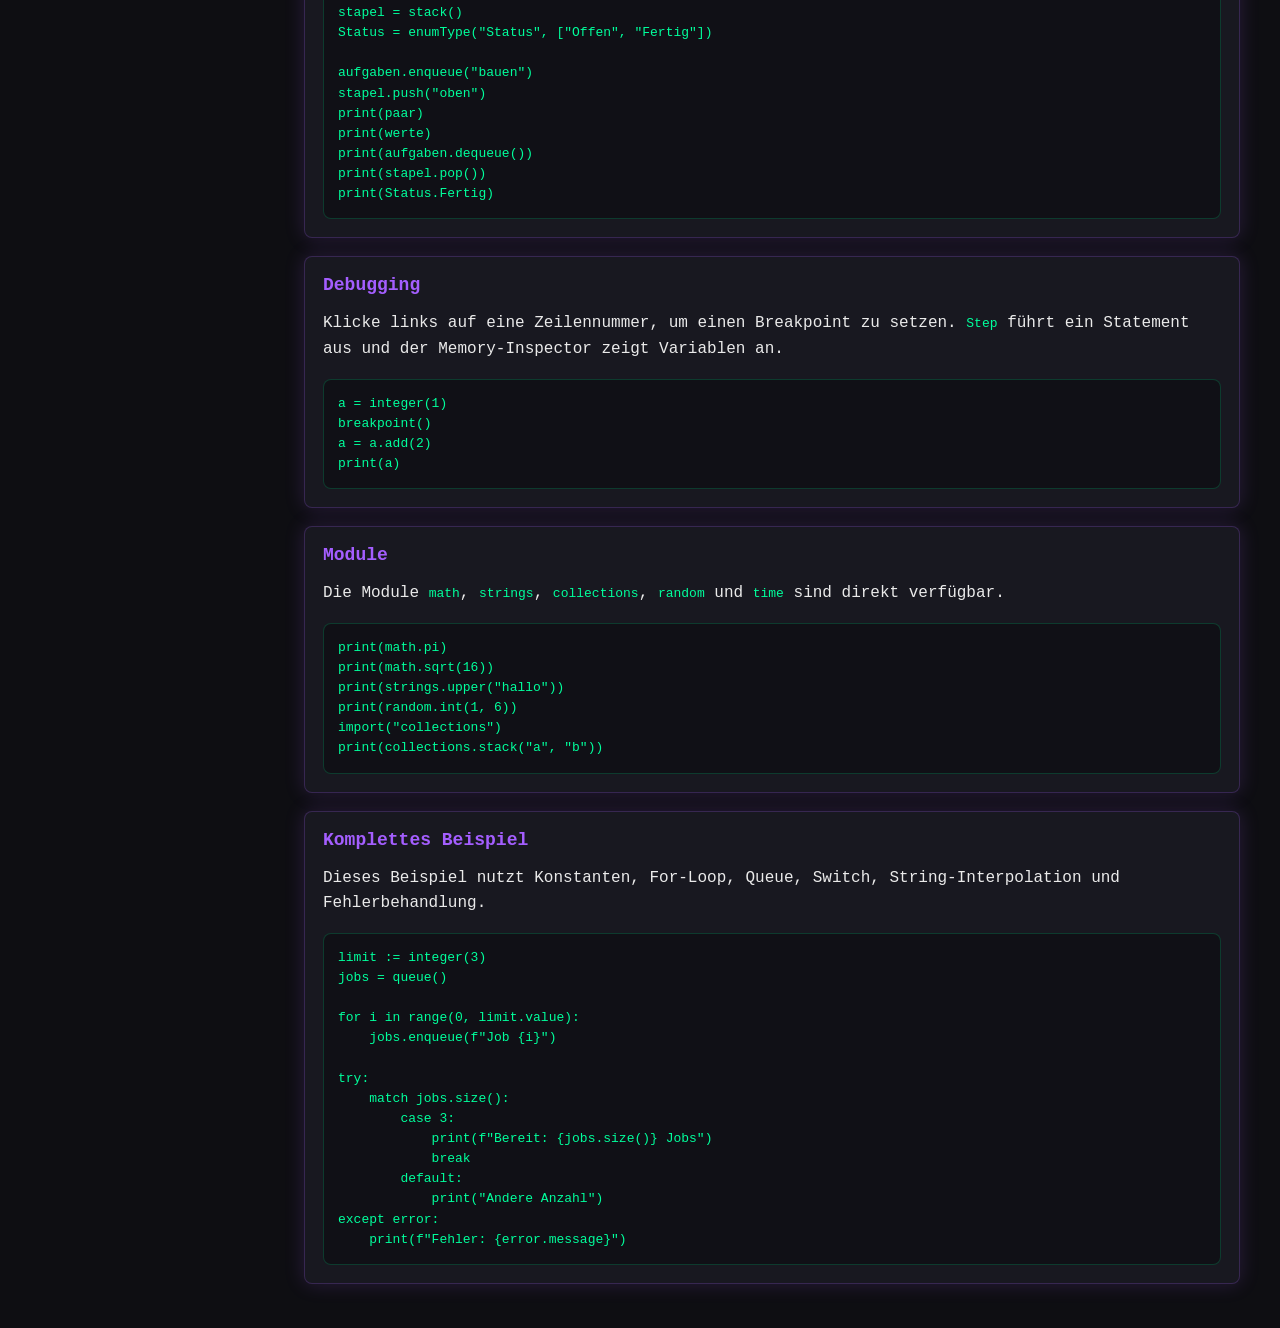
==== commit 23e12cde: "new version New functions and librarys. Also added python like syntax with python like keywords." ====
--- a/tutorial.html
+++ b/tutorial.html
@@ -25,11 +25,12 @@
     <nav class="tutorial-nav" aria-label="Tutorial Abschnitte">
         <a href="#start">Start</a>
         <a href="#typen">Typen</a>
-        <a href="#ausgabe">Ausgabe und Eingabe</a>
-        <a href="#operatoren">Operatoren</a>
-        <a href="#kontrolle">Schleifen und Bedingungen</a>
+        <a href="#ausgabe">Ausgabe</a>
+        <a href="#kontrolle">Kontrolle</a>
+        <a href="#collections">Collections</a>
+        <a href="#debugging">Debugging</a>
         <a href="#module">Module</a>
-        <a href="#beispiel">Komplettes Beispiel</a>
+        <a href="#beispiel">Beispiel</a>
     </nav>
 
     <div class="tutorial-content">
@@ -37,69 +38,110 @@
             <h2>Was ist SiPy?</h2>
             <p>
                 SiPy ist eine einfache Programmiersprache für kleine Programme direkt im Browser.
-                Du schreibst Code links im Editor, führst ihn mit Run oder Strg+Enter aus und siehst das Ergebnis rechts im Output.
+                Der Editor kompiliert Code in schnelle Statements, führt sie aus und zeigt Output, Warnungen und Speicherzustand an.
             </p>
         </section>
 
         <section id="typen" class="tutorial-section">
-            <h2>Variablen und Typen</h2>
-            <p>Variablen werden mit <code>=</code> gespeichert. Werte können als Zahl, Text oder Wahrheitswert angelegt werden.</p>
-            <pre><code>a = integer(10)
-b = floater(2.5)
-text = string("Hallo")
-aktiv = boolean(true)
-writeln(a)
-writeln(text)</code></pre>
+            <h2>Variablen, Konstanten und Kommentare</h2>
+            <p>Normale Variablen werden mit <code>=</code> gespeichert. <code>:=</code> schützt Werte vor späterer Neuzuweisung.</p>
+            <pre><code>/* mehrzeiliger
+Kommentar */
+name := string("SiPy")
+version = floater(2.0)
+aktiv = boolean(True)
+print(name)</code></pre>
         </section>
 
         <section id="ausgabe" class="tutorial-section">
-            <h2>Ausgabe und Eingabe</h2>
-            <p><code>writeln()</code> schreibt eine neue Zeile in den Output. <code>getln()</code> fragt eine Eingabe ab.</p>
-            <pre><code>name = string(getln("Wie heißt du?"))
-writeln("Hallo " + name.value)</code></pre>
-        </section>
-
-        <section id="operatoren" class="tutorial-section">
-            <h2>Rechnen und Vergleichen</h2>
-            <p>SiPy-Werte haben Methoden zum Rechnen und Vergleichen.</p>
+            <h2>Strings und Inline-Math</h2>
+            <p>Strings können Python-nahe f-Strings nutzen. <code>calc()</code> berechnet kurze Rechenausdrücke.</p>
             <pre><code>a = integer(10)
-b = integer(3)
-writeln(a.add(b))
-writeln(a.sub(b))
-writeln(a.mul(b))
-writeln(a.div(b))
-writeln(a.gt(b))</code></pre>
+b = integer(5)
+print(f"Summe: {a.add(b)}")
+print(calc("2 + 3 * 4"))
+print(f"Name: {name}")</code></pre>
         </section>
 
         <section id="kontrolle" class="tutorial-section">
-            <h2>Schleifen und Bedingungen</h2>
-            <p><code>loop()</code> wiederholt Code. <code>ifcase()</code> führt je nach Bedingung einen von zwei Befehlen aus.</p>
-            <pre><code>zahl = integer(7)
-loop(3, "writeln('Hallo')")
-ifcase(zahl.gt(5), "writeln('größer als 5')", "writeln('kleiner oder gleich 5')")</code></pre>
+            <h2>For, Switch und Try/Catch</h2>
+            <p>Blöcke werden wie in Python mit Doppelpunkt und Einrückung geschrieben. <code>for in range()</code>, <code>match/case</code> und <code>try/except</code> sind eingebaut.</p>
+            <pre><code>for i in range(0, 3):
+    print(f"Index {i}")
+
+match integer(2).value:
+    case 1:
+        print("eins")
+        break
+    case 2:
+        print("zwei")
+        break
+    default:
+        print("anderer Wert")
+
+try:
+    x := integer(1)
+    x = integer(2)
+except error:
+    print(f"Gefangen: {error.message}")</code></pre>
+        </section>
+
+        <section id="collections" class="tutorial-section">
+            <h2>Tuple, Set, Queue, Stack und Enum</h2>
+            <p>SiPy enthält unveränderliche Tupel, eindeutige Sets, FIFO-Queues, LIFO-Stacks und einfache Enums.</p>
+            <pre><code>paar = tuple("x", 10)
+werte = set("a", "b", "a")
+aufgaben = queue()
+stapel = stack()
+Status = enumType("Status", ["Offen", "Fertig"])
+
+aufgaben.enqueue("bauen")
+stapel.push("oben")
+print(paar)
+print(werte)
+print(aufgaben.dequeue())
+print(stapel.pop())
+print(Status.Fertig)</code></pre>
+        </section>
+
+        <section id="debugging" class="tutorial-section">
+            <h2>Debugging</h2>
+            <p>Klicke links auf eine Zeilennummer, um einen Breakpoint zu setzen. <code>Step</code> führt ein Statement aus und der Memory-Inspector zeigt Variablen an.</p>
+            <pre><code>a = integer(1)
+breakpoint()
+a = a.add(2)
+print(a)</code></pre>
         </section>
 
         <section id="module" class="tutorial-section">
             <h2>Module</h2>
-            <p>
-                Die Module <code>math</code> und <code>strings</code> sind normal eingebaut und sofort verfügbar.
-                <code>import("math")</code> und <code>import("strings")</code> funktionieren weiterhin, sind aber nicht nötig.
-            </p>
-            <pre><code>writeln(math.pi)
-writeln(math.sqrt(16))
-writeln(math.add(10, 20))
-writeln(strings.upper("hallo"))
-writeln(strings.lower("HALLO"))</code></pre>
+            <p>Die Module <code>math</code>, <code>strings</code>, <code>collections</code>, <code>random</code> und <code>time</code> sind direkt verfügbar.</p>
+            <pre><code>print(math.pi)
+print(math.sqrt(16))
+print(strings.upper("hallo"))
+print(random.int(1, 6))
+import("collections")
+print(collections.stack("a", "b"))</code></pre>
         </section>
 
         <section id="beispiel" class="tutorial-section">
             <h2>Komplettes Beispiel</h2>
-            <p>Dieses Beispiel nutzt Variablen, ein eingebautes Modul, eine Bedingung und Output.</p>
-            <pre><code>radius = integer(4)
-fläche = math.pi.mul(radius.mul(radius))
-writeln("Fläche:")
-writeln(fläche)
-ifcase(fläche.gt(40), "writeln('große Fläche')", "writeln('kleine Fläche')")</code></pre>
+            <p>Dieses Beispiel nutzt Konstanten, For-Loop, Queue, Switch, String-Interpolation und Fehlerbehandlung.</p>
+            <pre><code>limit := integer(3)
+jobs = queue()
+
+for i in range(0, limit.value):
+    jobs.enqueue(f"Job {i}")
+
+try:
+    match jobs.size():
+        case 3:
+            print(f"Bereit: {jobs.size()} Jobs")
+            break
+        default:
+            print("Andere Anzahl")
+except error:
+    print(f"Fehler: {error.message}")</code></pre>
         </section>
     </div>
 </main>
--- a/style.css
+++ b/style.css
@@ -146,14 +146,49 @@
 #lineNumbers {
     background: rgba(14, 14, 18, 0.45);
     color: var(--text-dim);
-    padding: 16px 10px;
+    padding: 16px 6px;
     font-size: 15px;
     line-height: 1.55;
     text-align: right;
     user-select: none;
     overflow: hidden;
-    white-space: pre;
     border-right: 1px solid rgba(164, 94, 255, 0.16);
+}
+
+#lineNumbers button {
+    display: block;
+    width: 100%;
+    min-height: 23px;
+    margin: 0;
+    padding: 0 4px;
+    border: 0;
+    border-radius: 4px;
+    background: transparent;
+    box-shadow: none;
+    color: var(--text-dim);
+    font: inherit;
+    line-height: 1.55;
+    text-align: right;
+}
+
+#lineNumbers button:hover {
+    transform: none;
+    background: rgba(0, 255, 156, 0.12);
+    box-shadow: none;
+}
+
+#lineNumbers button.has-breakpoint {
+    color: #ff6f91;
+}
+
+#lineNumbers button.has-breakpoint::before {
+    content: "●";
+    float: left;
+}
+
+#lineNumbers button.active-line {
+    background: rgba(164, 94, 255, 0.26);
+    color: var(--text-light);
 }
 
 .tutorial-page {
@@ -226,6 +261,7 @@
 
 code {
     color: var(--accent-green);
+    -webkit-user-modify: read-write-plaintext-only;
 }
 
 textarea {
@@ -262,6 +298,46 @@
     overflow: auto;
 }
 
+.inspector {
+    border-top: 1px solid rgba(164, 94, 255, 0.16);
+    padding: 12px 16px 16px;
+}
+
+.inspector-title {
+    color: var(--text-dim);
+    font-size: 12px;
+    margin-bottom: 8px;
+}
+
+#memoryInspector {
+    display: grid;
+    gap: 6px;
+    color: var(--text-light);
+    font-size: 13px;
+    line-height: 1.45;
+    max-height: 180px;
+    overflow: auto;
+}
+
+#memoryInspector div {
+    display: grid;
+    grid-template-columns: minmax(80px, 0.4fr) minmax(0, 1fr);
+    gap: 10px;
+    padding: 6px 0;
+    border-bottom: 1px solid rgba(255, 255, 255, 0.06);
+}
+
+#memoryInspector strong {
+    color: var(--accent-green);
+    font-weight: 600;
+    overflow-wrap: anywhere;
+}
+
+#memoryInspector span {
+    color: var(--text-light);
+    overflow-wrap: anywhere;
+}
+
 #output:empty::before {
     content: "Noch keine Ausgabe.";
     color: var(--text-dim);
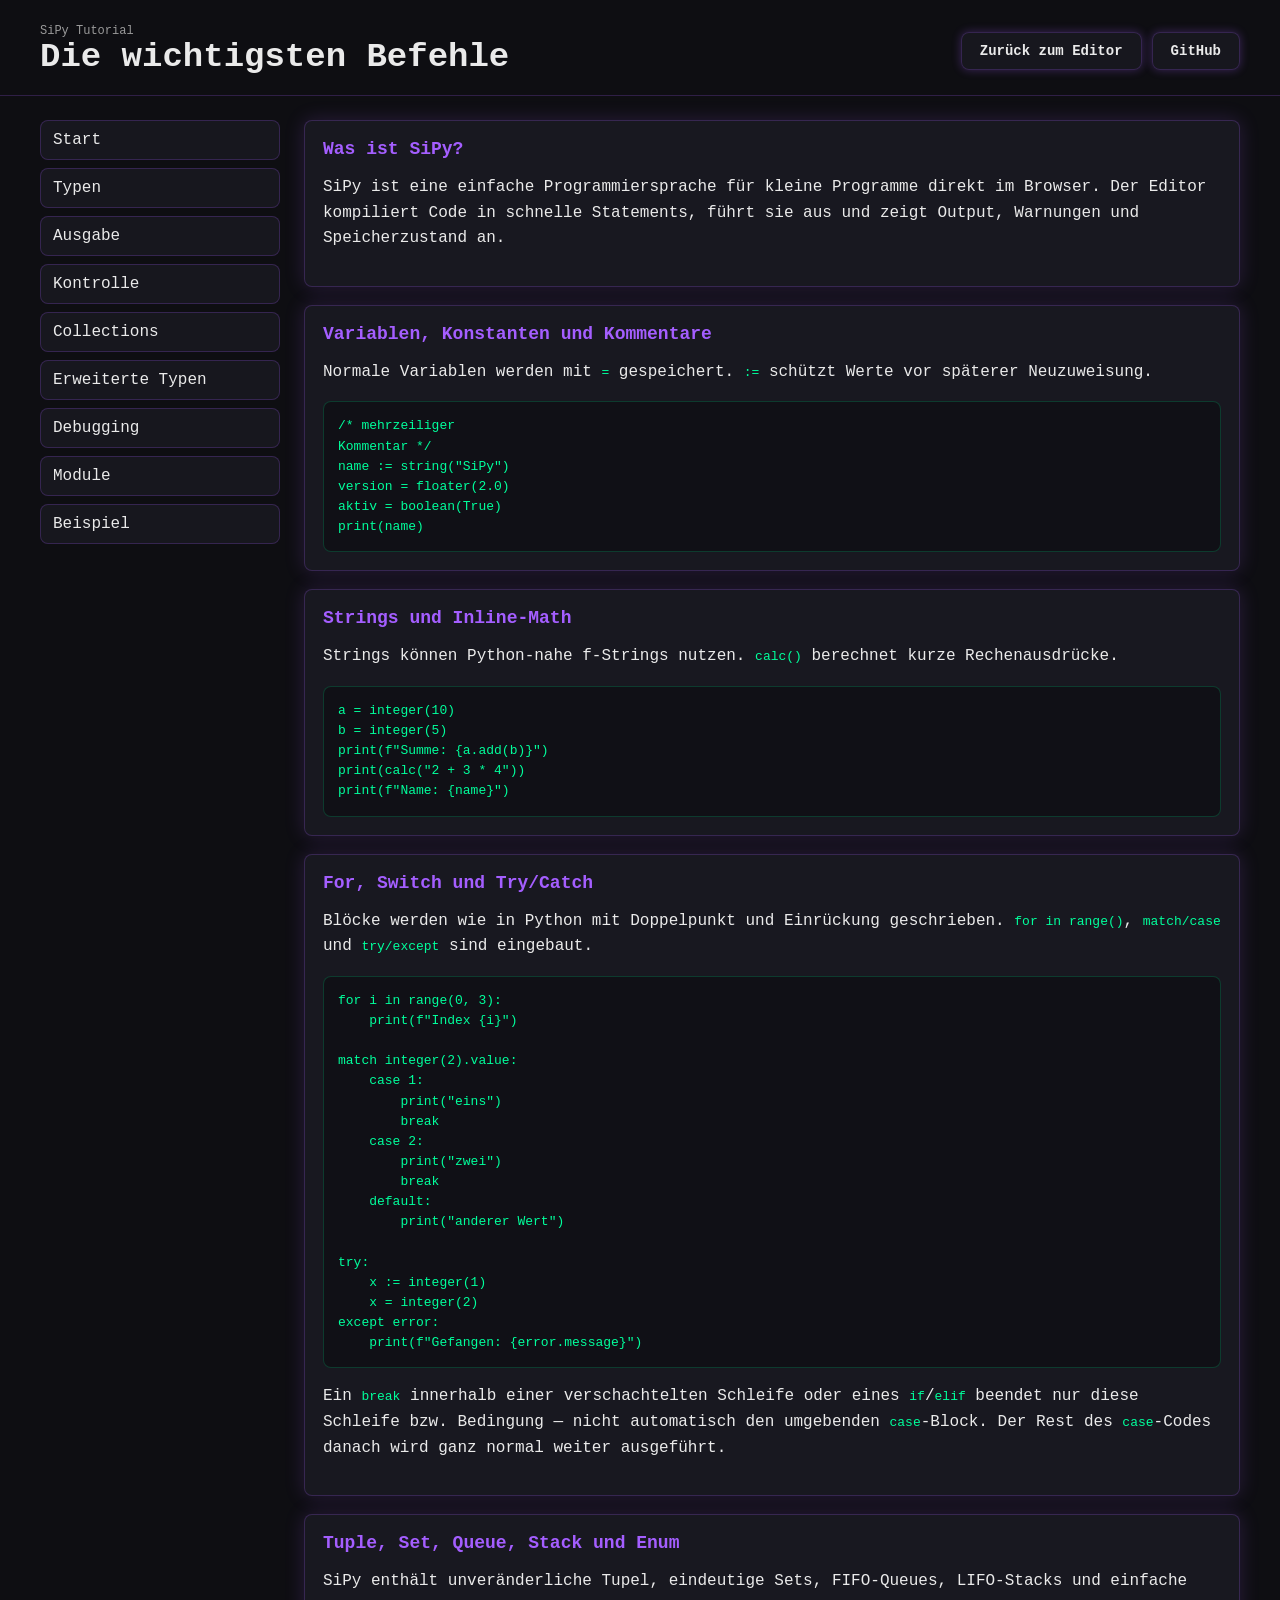
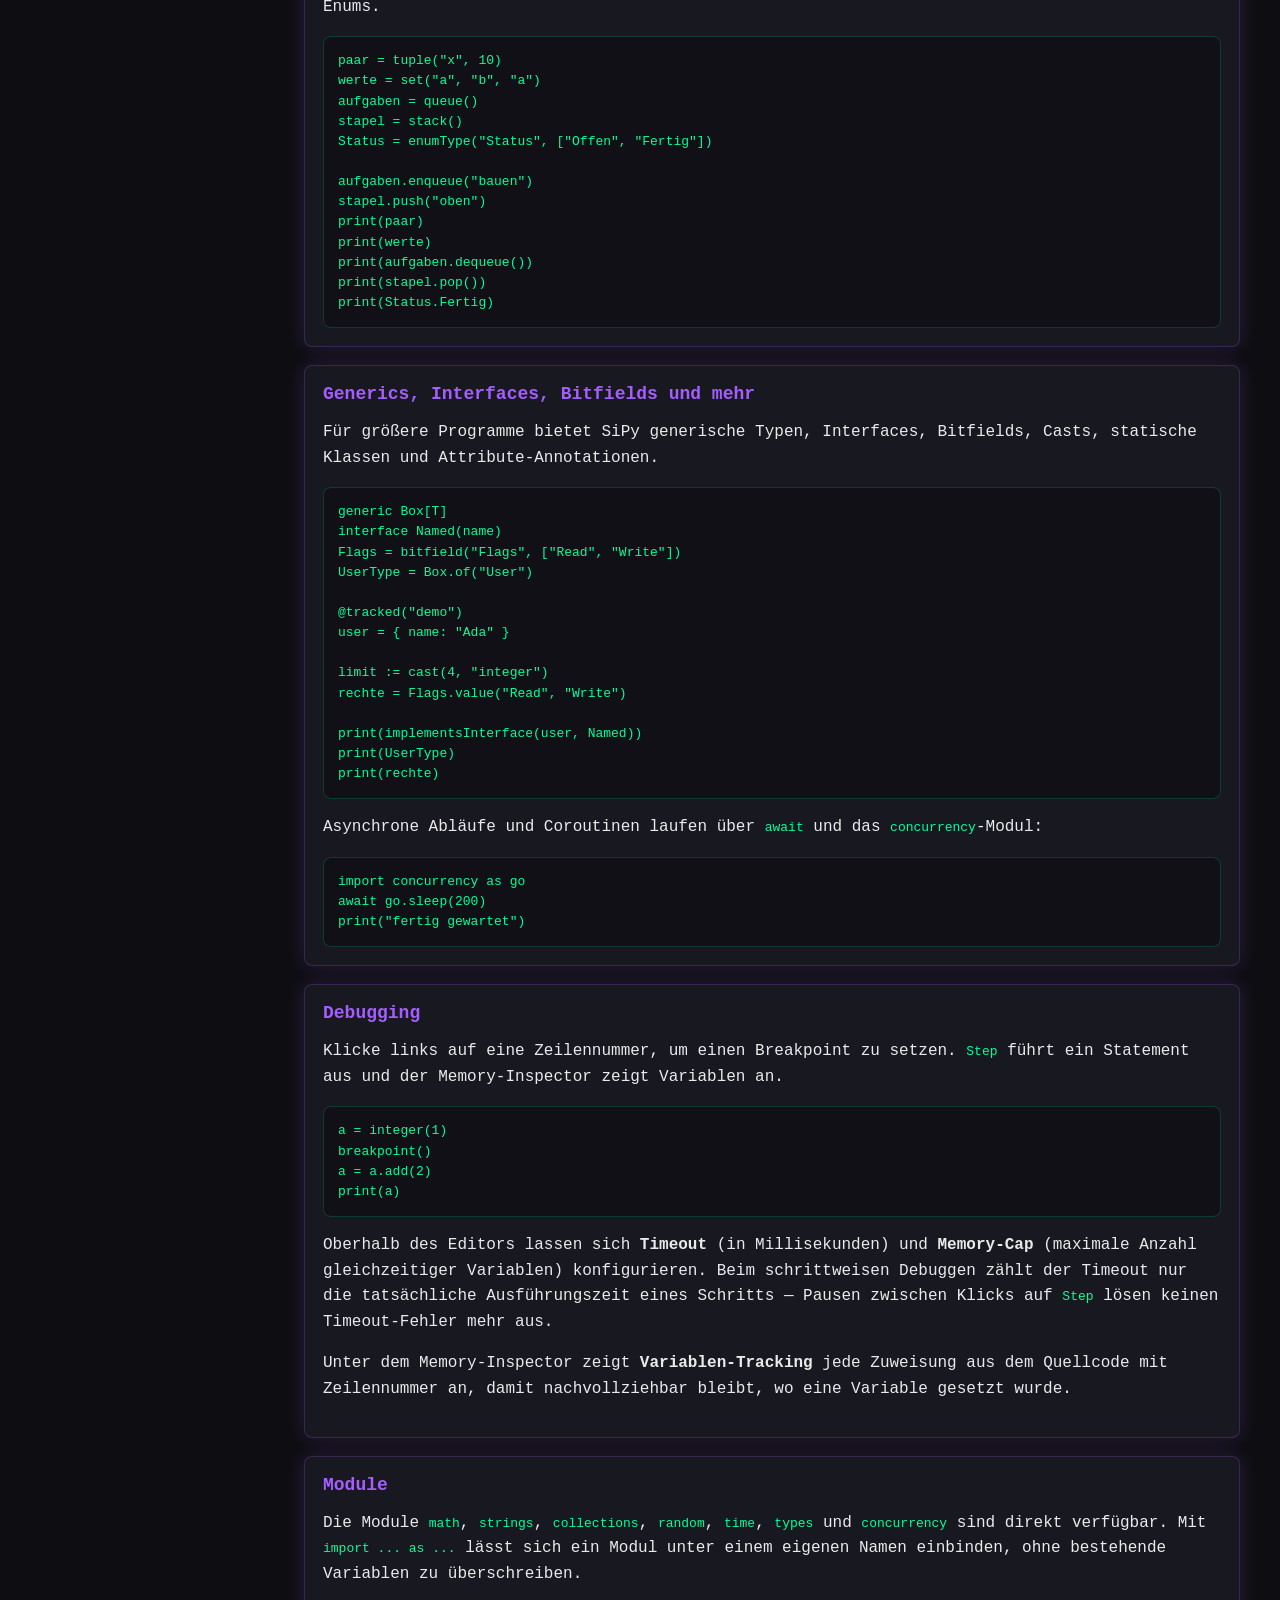
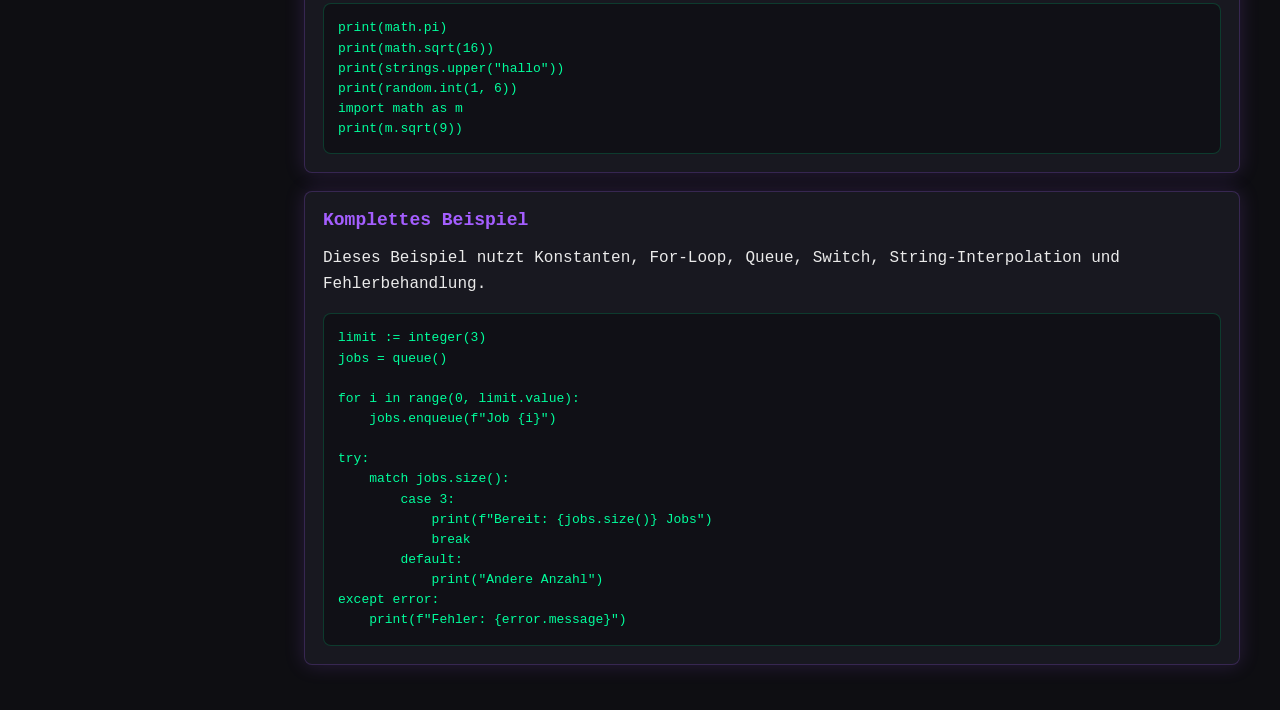
==== commit 0c9a5391: "new version fixed bugs added new features like variable memory cap and timeout for low end machines." ====
--- a/tutorial.html
+++ b/tutorial.html
@@ -28,6 +28,7 @@
         <a href="#ausgabe">Ausgabe</a>
         <a href="#kontrolle">Kontrolle</a>
         <a href="#collections">Collections</a>
+        <a href="#erweitert">Erweiterte Typen</a>
         <a href="#debugging">Debugging</a>
         <a href="#module">Module</a>
         <a href="#beispiel">Beispiel</a>
@@ -84,6 +85,7 @@
     x = integer(2)
 except error:
     print(f"Gefangen: {error.message}")</code></pre>
+            <p>Ein <code>break</code> innerhalb einer verschachtelten Schleife oder eines <code>if</code>/<code>elif</code> beendet nur diese Schleife bzw. Bedingung — nicht automatisch den umgebenden <code>case</code>-Block. Der Rest des <code>case</code>-Codes danach wird ganz normal weiter ausgeführt.</p>
         </section>
 
         <section id="collections" class="tutorial-section">
@@ -104,6 +106,29 @@
 print(Status.Fertig)</code></pre>
         </section>
 
+        <section id="erweitert" class="tutorial-section">
+            <h2>Generics, Interfaces, Bitfields und mehr</h2>
+            <p>Für größere Programme bietet SiPy generische Typen, Interfaces, Bitfields, Casts, statische Klassen und Attribute-Annotationen.</p>
+            <pre><code>generic Box[T]
+interface Named(name)
+Flags = bitfield("Flags", ["Read", "Write"])
+UserType = Box.of("User")
+
+@tracked("demo")
+user = { name: "Ada" }
+
+limit := cast(4, "integer")
+rechte = Flags.value("Read", "Write")
+
+print(implementsInterface(user, Named))
+print(UserType)
+print(rechte)</code></pre>
+            <p>Asynchrone Abläufe und Coroutinen laufen über <code>await</code> und das <code>concurrency</code>-Modul:</p>
+            <pre><code>import concurrency as go
+await go.sleep(200)
+print("fertig gewartet")</code></pre>
+        </section>
+
         <section id="debugging" class="tutorial-section">
             <h2>Debugging</h2>
             <p>Klicke links auf eine Zeilennummer, um einen Breakpoint zu setzen. <code>Step</code> führt ein Statement aus und der Memory-Inspector zeigt Variablen an.</p>
@@ -111,17 +136,27 @@
 breakpoint()
 a = a.add(2)
 print(a)</code></pre>
+            <p>
+                Oberhalb des Editors lassen sich <strong>Timeout</strong> (in Millisekunden) und <strong>Memory-Cap</strong>
+                (maximale Anzahl gleichzeitiger Variablen) konfigurieren. Beim schrittweisen Debuggen zählt der Timeout nur
+                die tatsächliche Ausführungszeit eines Schritts — Pausen zwischen Klicks auf <code>Step</code> lösen keinen
+                Timeout-Fehler mehr aus.
+            </p>
+            <p>
+                Unter dem Memory-Inspector zeigt <strong>Variablen-Tracking</strong> jede Zuweisung aus dem Quellcode mit
+                Zeilennummer an, damit nachvollziehbar bleibt, wo eine Variable gesetzt wurde.
+            </p>
         </section>
 
         <section id="module" class="tutorial-section">
             <h2>Module</h2>
-            <p>Die Module <code>math</code>, <code>strings</code>, <code>collections</code>, <code>random</code> und <code>time</code> sind direkt verfügbar.</p>
+            <p>Die Module <code>math</code>, <code>strings</code>, <code>collections</code>, <code>random</code>, <code>time</code>, <code>types</code> und <code>concurrency</code> sind direkt verfügbar. Mit <code>import ... as ...</code> lässt sich ein Modul unter einem eigenen Namen einbinden, ohne bestehende Variablen zu überschreiben.</p>
             <pre><code>print(math.pi)
 print(math.sqrt(16))
 print(strings.upper("hallo"))
 print(random.int(1, 6))
-import("collections")
-print(collections.stack("a", "b"))</code></pre>
+import math as m
+print(m.sqrt(9))</code></pre>
         </section>
 
         <section id="beispiel" class="tutorial-section">
@@ -146,4 +181,4 @@
     </div>
 </main>
 </body>
-</html>
+</html>
--- a/style.css
+++ b/style.css
@@ -131,11 +131,45 @@
     color: #ff6f91;
 }
 
+.limits-row {
+    display: flex;
+    align-items: center;
+    flex-wrap: wrap;
+    gap: 8px 14px;
+    padding: 10px 16px;
+    border-bottom: 1px solid rgba(164, 94, 255, 0.16);
+    background: rgba(14, 14, 18, 0.35);
+}
+
+.limits-row label {
+    color: var(--text-dim);
+    font-size: 12px;
+    white-space: nowrap;
+}
+
+.limits-row input[type="number"] {
+    width: 88px;
+    background: rgba(24, 24, 32, 0.92);
+    border: 1px solid var(--border);
+    color: var(--text-light);
+    font-family: var(--font-main);
+    font-size: 13px;
+    padding: 6px 8px;
+    border-radius: var(--radius);
+    outline: none;
+    transition: var(--transition);
+}
+
+.limits-row input[type="number"]:focus-visible {
+    outline: 2px solid var(--accent-green);
+    outline-offset: 2px;
+}
+
 #editor {
     display: grid;
     grid-template-columns: 48px minmax(0, 1fr);
-    height: calc(100vh - 190px);
-    min-height: 360px;
+    height: calc(100vh - 234px);
+    min-height: 320px;
     overflow: hidden;
 }
 
@@ -288,7 +322,7 @@
 
 #output {
     flex: 1;
-    min-height: 220px;
+    min-height: 180px;
     padding: 16px;
     color: var(--accent-green);
     font-size: 14px;
@@ -309,17 +343,19 @@
     margin-bottom: 8px;
 }
 
-#memoryInspector {
+#memoryInspector,
+#trackingInspector {
     display: grid;
     gap: 6px;
     color: var(--text-light);
     font-size: 13px;
     line-height: 1.45;
-    max-height: 180px;
+    max-height: 150px;
     overflow: auto;
 }
 
-#memoryInspector div {
+#memoryInspector div,
+#trackingInspector div {
     display: grid;
     grid-template-columns: minmax(80px, 0.4fr) minmax(0, 1fr);
     gap: 10px;
@@ -327,13 +363,15 @@
     border-bottom: 1px solid rgba(255, 255, 255, 0.06);
 }
 
-#memoryInspector strong {
+#memoryInspector strong,
+#trackingInspector strong {
     color: var(--accent-green);
     font-weight: 600;
     overflow-wrap: anywhere;
 }
 
-#memoryInspector span {
+#memoryInspector span,
+#trackingInspector span {
     color: var(--text-light);
     overflow-wrap: anywhere;
 }
@@ -399,4 +437,4 @@
 
 ::-webkit-scrollbar-thumb:hover {
     background: var(--accent-green);
-}
+}
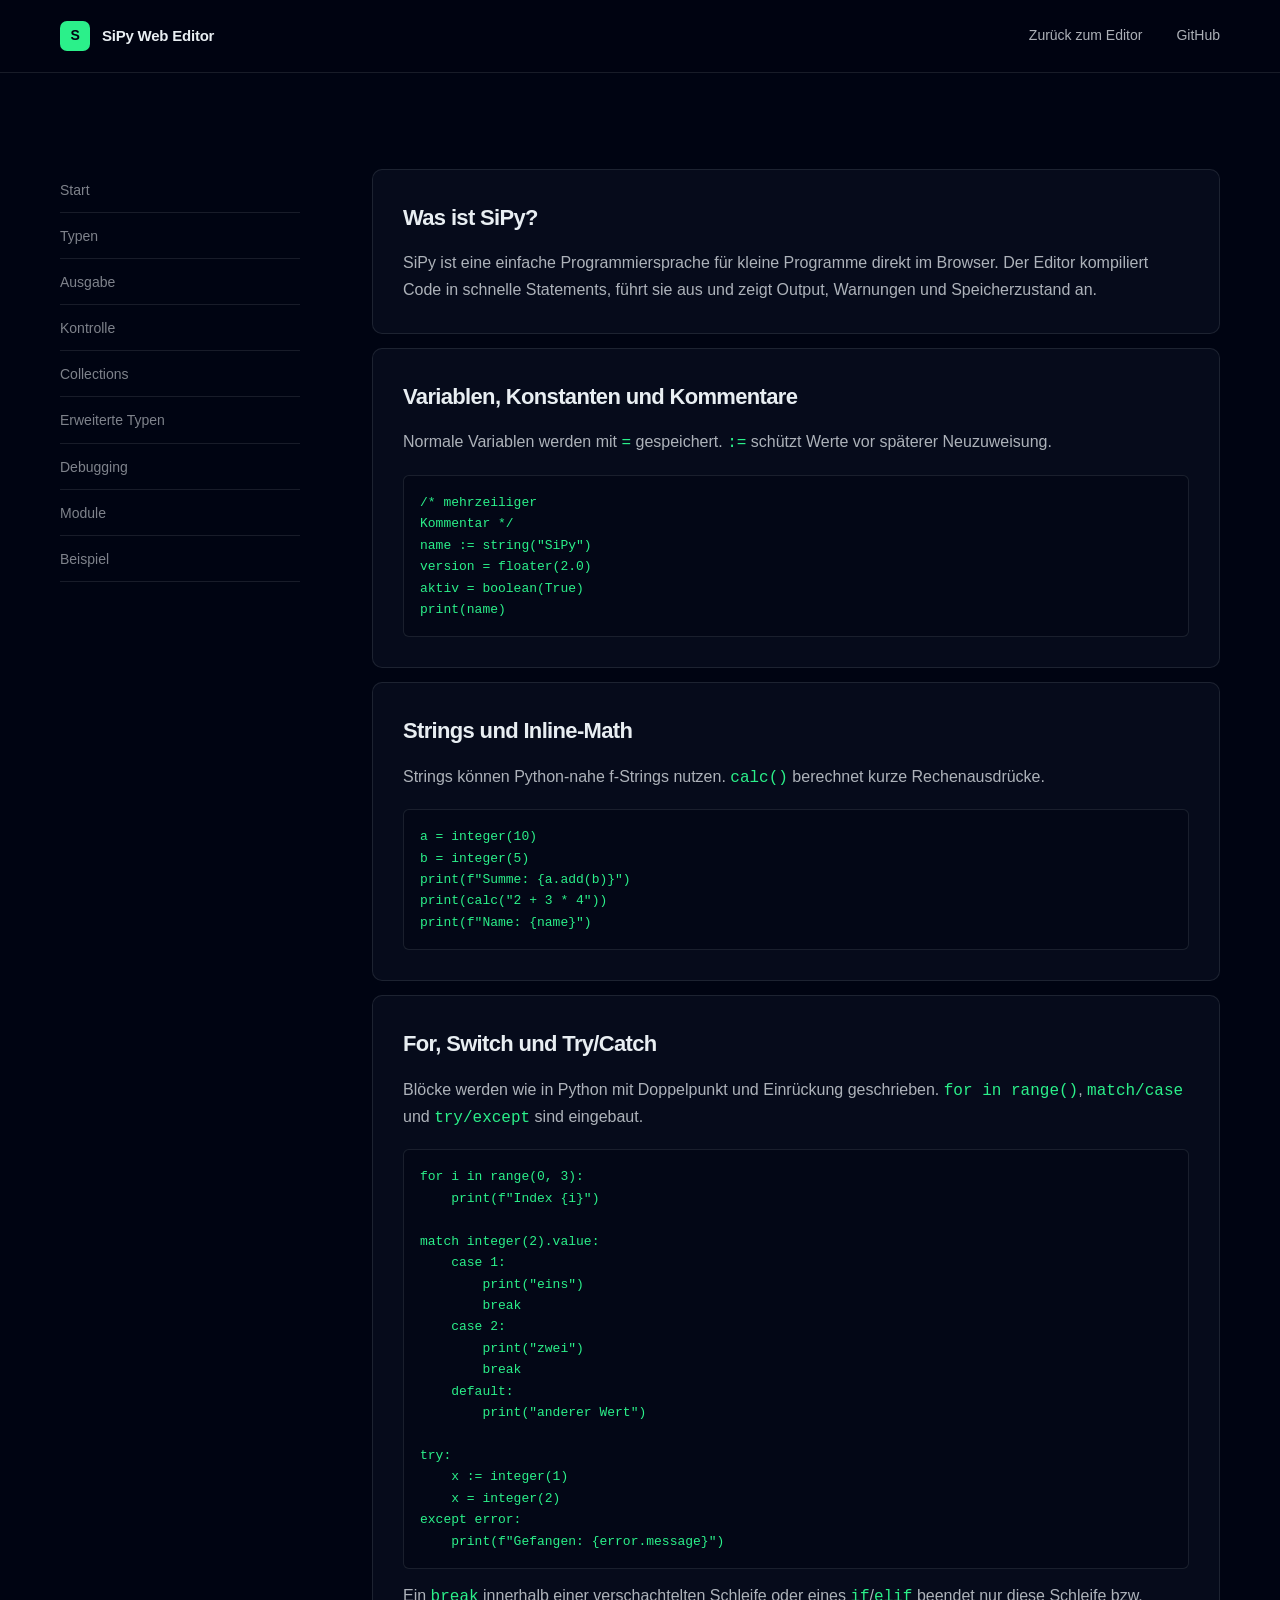
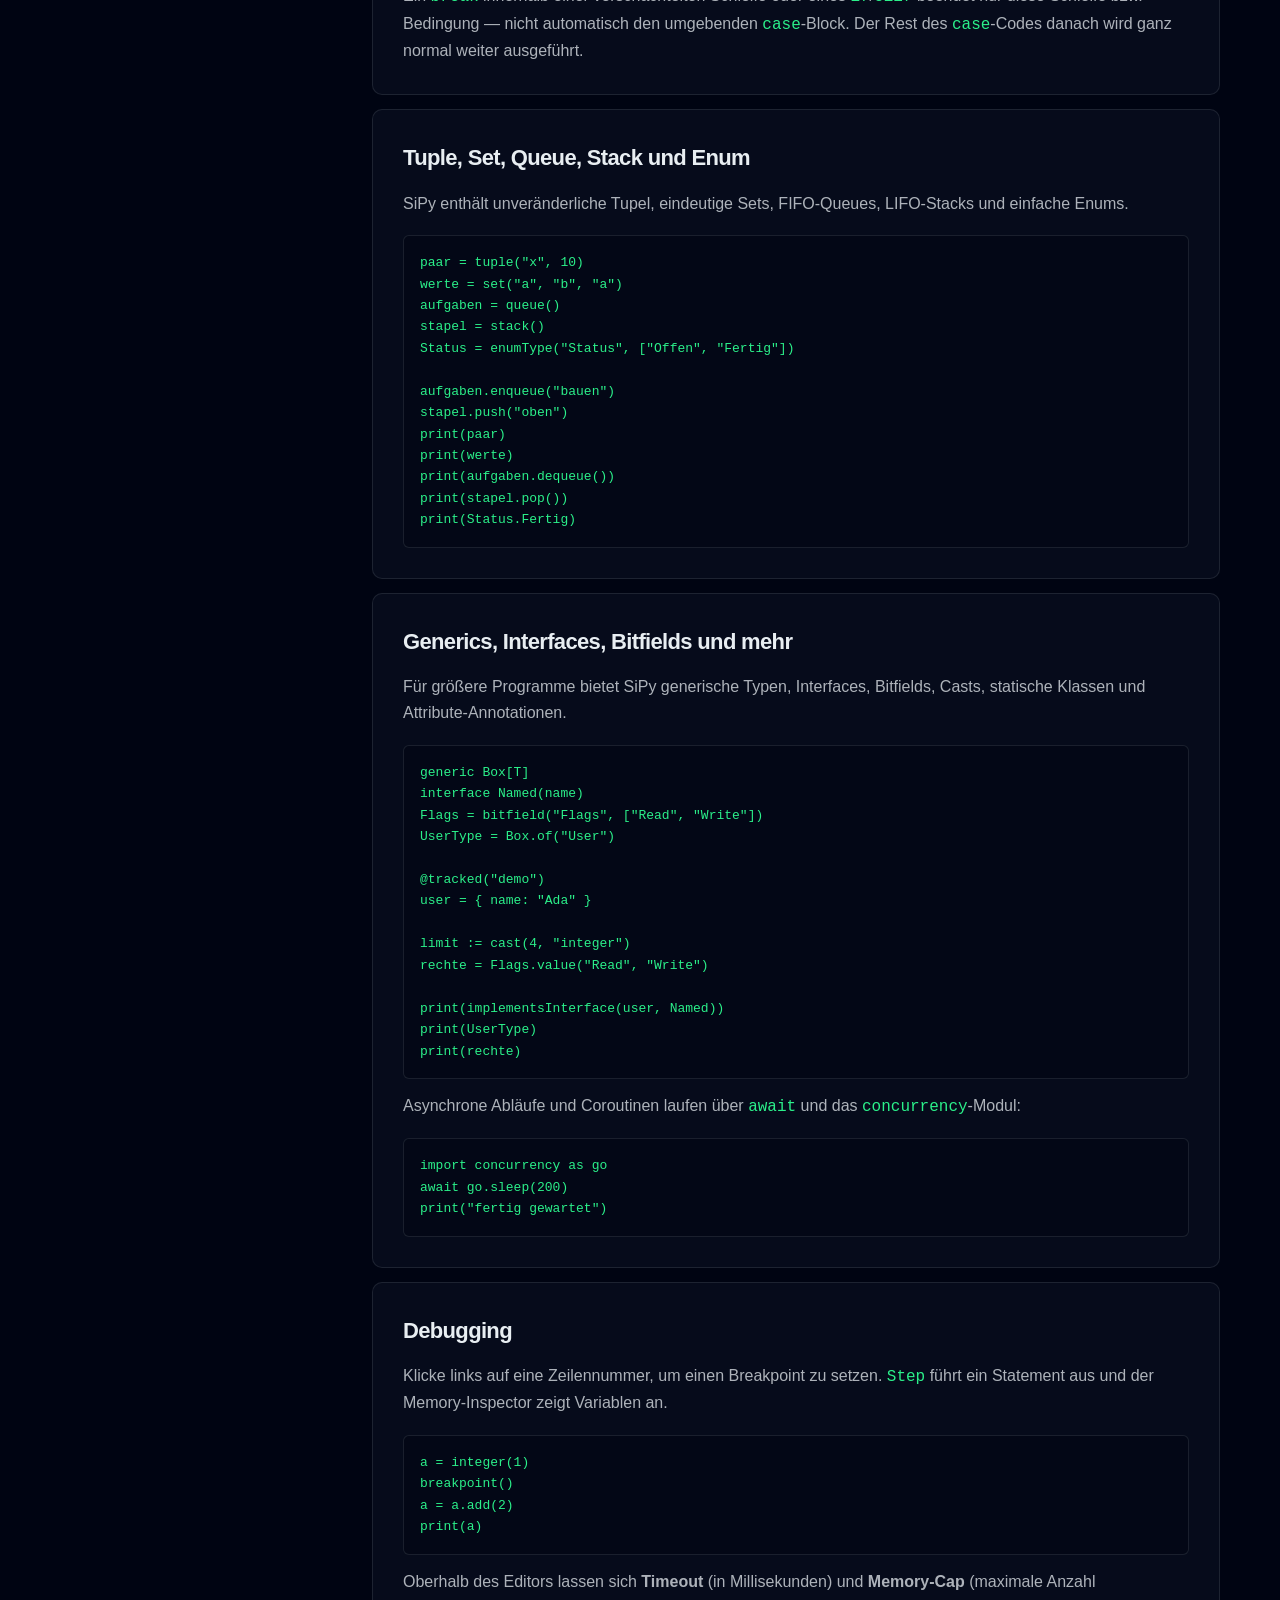
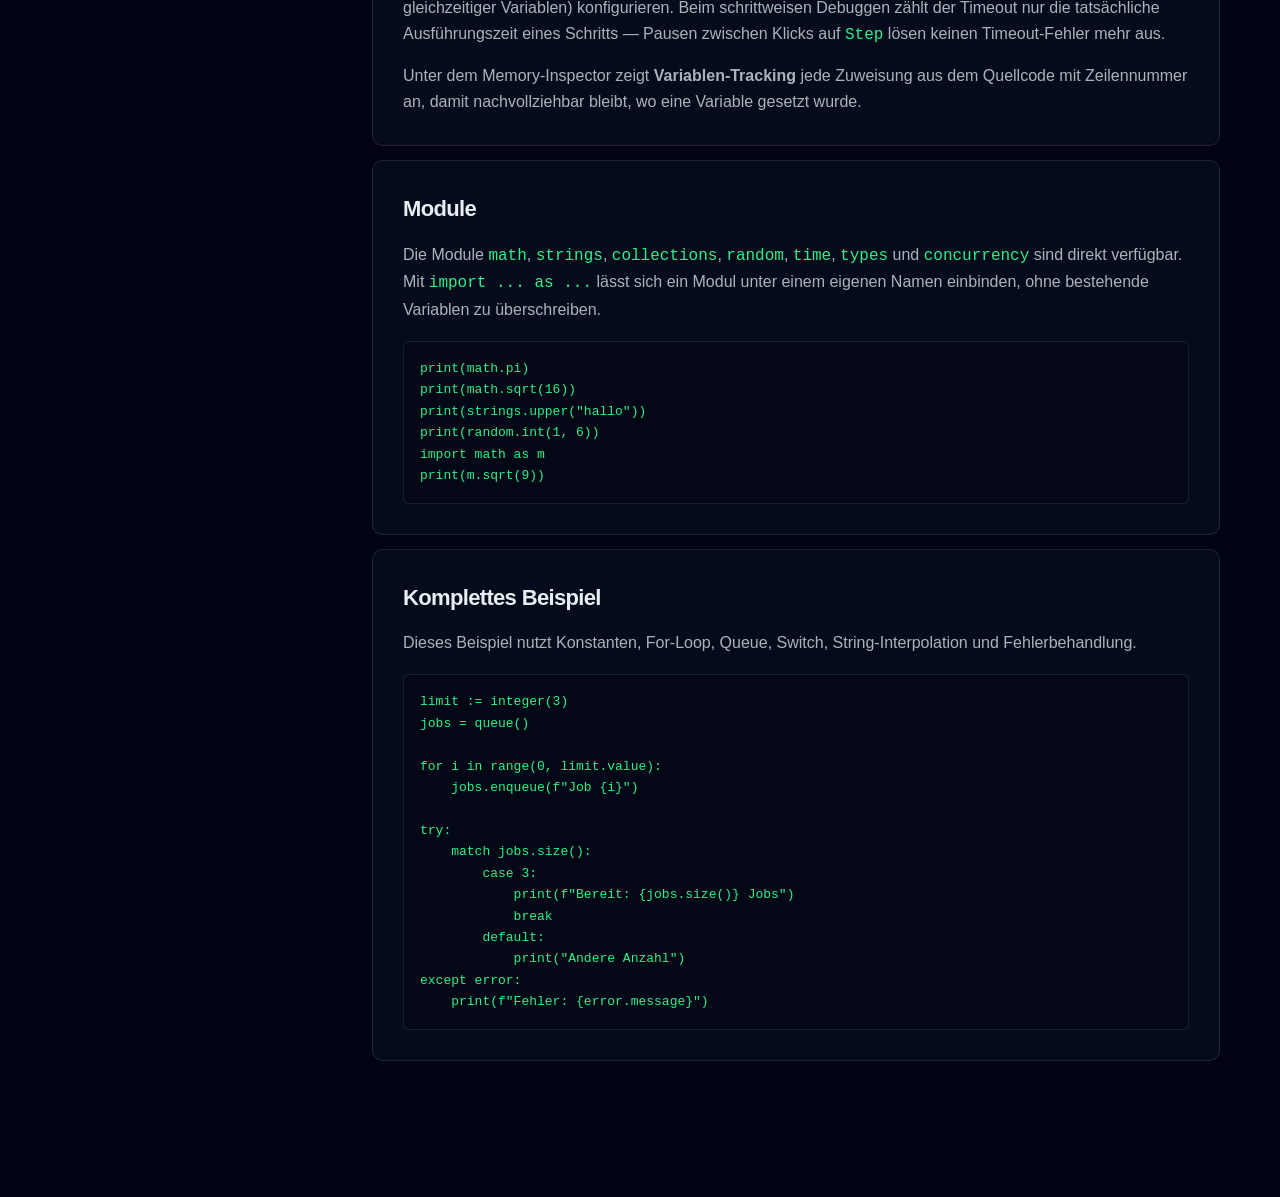
==== commit 6377c890: "Refactor header structure and add skip link" ====
--- a/tutorial.html
+++ b/tutorial.html
@@ -9,16 +9,18 @@
 </head>
 
 <body class="tutorial-page">
-<header class="app-header">
-    <div>
-        <p class="eyebrow">SiPy Tutorial</p>
-        <h1>Die wichtigsten Befehle</h1>
-    </div>
-
-    <nav class="top-links" aria-label="Navigation">
+<a class="skip-link" href="#start">Skip to tutorial</a>
+<header class="header">
+<div class="container header-inner">
+    <a href="index.html" class="logo" aria-label="SiPy Web Editor, back to editor">
+        <span class="logo-mark">S</span>
+        <span>SiPy Web Editor</span>
+    </a>
+    <nav class="navigation" aria-label="Navigation">
         <a href="index.html">Zurück zum Editor</a>
         <a href="https://github.com/Metrix31/SiPy-Web" target="_blank" rel="noreferrer">GitHub</a>
     </nav>
+</div>
 </header>
 
 <main class="tutorial-layout">
@@ -181,4 +183,4 @@
     </div>
 </main>
 </body>
-</html>+</html>
--- a/style.css
+++ b/style.css
@@ -1,440 +1,122 @@
 :root {
-    --bg-dark: #0e0e12;
-    --bg-panel: #181820;
-    --accent-purple: #a45eff;
-    --accent-green: #00ff9c;
-    --text-light: #eaeaea;
-    --text-dim: #9a9a9a;
-    --radius: 8px;
-    --transition: 0.25s ease;
-    --font-main: 'JetBrains Mono', monospace;
-    --border: rgba(164, 94, 255, 0.22);
+    --black: #000412;
+    --black-raised: #060b1b;
+    --line: rgba(232, 238, 242, 0.1);
+    --line-strong: rgba(232, 238, 242, 0.22);
+    --ice: #e8eef2;
+    --ice-soft: rgba(232, 238, 242, 0.74);
+    --ice-muted: rgba(232, 238, 242, 0.54);
+    --ink: #000412;
+    --ink-soft: #3a4254;
+    --aurora: #2bf08a;
+    --aurora-hover: #5af5a5;
+    --container: 1160px;
+    --gutter: 48px;
+    --radius: 6px;
+    --radius-lg: 10px;
+    --font: Inter, "Inter var", -apple-system, BlinkMacSystemFont, "Segoe UI", Roboto, Helvetica, Arial, sans-serif;
+    --mono: "SFMono-Regular", Consolas, "Liberation Mono", monospace;
 }
 
-* {
-    box-sizing: border-box;
-}
+* { box-sizing: border-box; }
+html { scroll-behavior: smooth; scroll-padding-top: 96px; }
+body { margin: 0; background: var(--black); color: var(--ice); font-family: var(--font); font-size: 16px; line-height: 1.65; font-feature-settings: "cv11", "ss03"; -webkit-font-smoothing: antialiased; text-rendering: optimizeLegibility; }
+a { color: inherit; text-decoration: none; }
+h1, h2, h3, p { margin: 0; }
+h1, h2, h3 { text-wrap: balance; }
+::selection { background: var(--aurora); color: var(--black); }
+.container { width: min(var(--container), calc(100% - var(--gutter))); margin: 0 auto; }
 
-body {
-    background-color: var(--bg-dark);
-    color: var(--text-light);
-    font-family: var(--font-main);
-    margin: 0;
-    min-height: 100vh;
-    overflow-x: hidden;
-}
+.skip-link { position: absolute; top: -64px; left: 16px; z-index: 100; padding: 10px 16px; border-radius: var(--radius); background: var(--aurora); color: var(--black); font-size: 14px; font-weight: 700; }
+.skip-link:focus { top: 12px; }
+a:focus-visible, button:focus-visible, input:focus-visible, textarea:focus-visible { outline: 2px solid var(--aurora); outline-offset: 3px; }
 
-.app-header {
-    display: flex;
-    align-items: center;
-    justify-content: space-between;
-    gap: 24px;
-    padding: 24px clamp(16px, 4vw, 40px) 18px;
-    border-bottom: 1px solid var(--border);
-}
+.button { min-height: 46px; display: inline-flex; align-items: center; justify-content: center; gap: 10px; padding: 0 22px; border: 1px solid transparent; border-radius: var(--radius); font: 600 14px/1 var(--font); cursor: pointer; transition: background .18s ease, border-color .18s ease, color .18s ease; }
+.button-primary, .primary-btn { border-color: var(--aurora); background: var(--aurora); color: var(--black); }
+.button-primary:hover, .primary-btn:hover { border-color: var(--aurora-hover); background: var(--aurora-hover); }
+.button-secondary { border-color: var(--line-strong); background: transparent; color: var(--ice); }
+.button-secondary:hover { border-color: var(--ice); background: rgba(232, 238, 242, .06); }
+.button-small { min-height: 38px; padding: 0 16px; font-size: 13px; }
 
-.eyebrow,
-.panel-header p {
-    color: var(--text-dim);
-    font-size: 12px;
-    margin: 0;
-}
+.header { position: sticky; top: 0; z-index: 50; border-bottom: 1px solid var(--line); background: rgba(0, 4, 18, .9); -webkit-backdrop-filter: blur(16px); backdrop-filter: blur(16px); }
+.header-inner { height: 72px; display: flex; align-items: center; justify-content: space-between; gap: 24px; }
+.logo { display: flex; align-items: center; gap: 12px; font-size: 15px; font-weight: 650; letter-spacing: -.015em; }
+.logo-mark { display: grid; width: 30px; height: 30px; place-items: center; border-radius: 7px; background: var(--aurora); color: var(--black); font-size: 14px; font-weight: 800; }
+.navigation { display: flex; align-items: center; gap: 34px; }
+.navigation a:not(.button) { position: relative; padding: 6px 0; color: var(--ice-soft); font-size: 14px; font-weight: 500; transition: color .15s ease; }
+.navigation a:not(.button)::after { position: absolute; right: 0; bottom: 0; left: 0; height: 2px; background: var(--aurora); content: ""; transform: scaleX(0); transform-origin: left; transition: transform .2s ease; }
+.navigation a:not(.button):hover { color: var(--ice); }
+.navigation a:not(.button):hover::after { transform: scaleX(1); }
 
-h1,
-h2 {
-    margin: 0;
-    letter-spacing: 0;
-}
+.editor-section { position: relative; overflow: hidden; min-height: calc(100vh - 72px); padding: 48px 0 72px; border-bottom: 1px solid var(--line); }
+.editor-section::before { position: absolute; inset: 0; background-image: linear-gradient(var(--line) 1px, transparent 1px), linear-gradient(90deg, var(--line) 1px, transparent 1px); background-size: 80px 80px; -webkit-mask-image: radial-gradient(ellipse 80% 80% at 88% 0, #000, transparent 70%); mask-image: radial-gradient(ellipse 80% 80% at 88% 0, #000, transparent 70%); content: ""; pointer-events: none; }
+.editor-section::after { position: absolute; top: -350px; right: -230px; width: 780px; height: 780px; border-radius: 50%; background: radial-gradient(circle, rgba(43, 240, 138, .11), transparent 65%); content: ""; pointer-events: none; }
+.editor-layout { position: relative; z-index: 1; }
+.editor-intro { display: flex; align-items: end; justify-content: space-between; gap: 40px; margin-bottom: 32px; padding-bottom: 26px; border-bottom: 1px solid var(--line); }
+.editor-intro > div::before { display: block; width: 24px; height: 2px; margin-bottom: 14px; background: var(--aurora); content: ""; }
+.section-kicker { color: var(--aurora); font-size: 12px; font-weight: 700; letter-spacing: .08em; text-transform: uppercase; }
+.editor-intro h1 { margin-top: 8px; font-size: clamp(34px, 4vw, 52px); font-weight: 620; line-height: .98; letter-spacing: -.058em; }
+.editor-intro > p { max-width: 420px; margin: 0; color: var(--ice-muted); font-size: 15px; line-height: 1.65; }
+.workspace { display: grid; grid-template-columns: minmax(0, 1fr) minmax(300px, .43fr); gap: 16px; min-width: 0; }
 
-h1 {
-    font-size: clamp(22px, 3vw, 34px);
-    line-height: 1.15;
-}
+.panel { min-width: 0; overflow: hidden; border: 1px solid var(--line); border-radius: var(--radius-lg); background: var(--black-raised); }
+.panel-header { display: flex; align-items: center; justify-content: space-between; gap: 16px; padding: 18px 20px; border-bottom: 1px solid var(--line); }
+.panel-header h2 { font-size: 16px; font-weight: 650; letter-spacing: -.02em; }
+.panel-header p, .limits-row label, .inspector-title { color: var(--ice-muted); font-size: 12px; font-weight: 500; }
+.button-row { display: flex; flex-wrap: wrap; justify-content: flex-end; gap: 8px; }
+.button-row button { min-height: 32px; border: 1px solid var(--line-strong); border-radius: var(--radius); padding: 0 10px; background: transparent; color: var(--ice); font: 600 12px/1 var(--font); cursor: pointer; transition: background .18s ease, border-color .18s ease; }
+.button-row button:hover { border-color: var(--ice); background: rgba(232, 238, 242, .06); }
+.button-row .primary-btn { border-color: var(--aurora); background: var(--aurora); color: var(--black); }
+#statusText[data-mode="ok"] { color: var(--aurora); }
+#statusText[data-mode="running"] { color: var(--ice); }
+#statusText[data-mode="error"] { color: #ff879b; }
 
-h2 {
-    font-size: 15px;
-}
+.limits-row { display: flex; align-items: center; flex-wrap: wrap; gap: 8px 12px; padding: 11px 20px; border-bottom: 1px solid var(--line); background: rgba(0, 4, 18, .34); }
+.limits-row input[type="number"] { width: 78px; border: 1px solid var(--line-strong); border-radius: var(--radius); padding: 5px 7px; background: rgba(232, 238, 242, .045); color: var(--ice); font: 13px/1.2 var(--mono); }
+#editor { display: grid; grid-template-columns: 50px minmax(0, 1fr); height: min(66vh, 690px); min-height: 410px; overflow: hidden; }
+#lineNumbers { overflow: hidden; border-right: 1px solid var(--line); padding: 18px 7px; background: rgba(0, 4, 18, .45); color: var(--ice-muted); font: 14px/1.65 var(--mono); text-align: right; user-select: none; }
+#lineNumbers button { display: block; width: 100%; min-height: 23px; margin: 0; border: 0; border-radius: 3px; padding: 0 4px; background: transparent; box-shadow: none; color: var(--ice-muted); font: inherit; line-height: 1.65; text-align: right; cursor: pointer; }
+#lineNumbers button:hover { background: rgba(43, 240, 138, .12); color: var(--ice); }
+#lineNumbers button.has-breakpoint { color: #ff879b; }
+#lineNumbers button.has-breakpoint::before { float: left; content: "●"; }
+#lineNumbers button.active-line { background: rgba(43, 240, 138, .16); color: var(--ice); }
+textarea { width: 100%; height: 100%; resize: none; border: 0; padding: 18px; background: transparent; color: var(--ice); font: 14px/1.65 var(--mono); outline: none; tab-size: 4; }
+#editor:focus-within { box-shadow: inset 0 0 0 1px rgba(43, 240, 138, .65); }
 
-.top-links,
-.button-row {
-    display: flex;
-    align-items: center;
-    gap: 10px;
-    flex-wrap: wrap;
-}
+.output-panel { display: flex; flex-direction: column; min-height: 0; }
+#output { min-height: 190px; flex: 1; overflow: auto; padding: 18px 20px; color: var(--aurora); font: 13px/1.65 var(--mono); white-space: pre-wrap; }
+#output:empty::before { color: var(--ice-muted); content: "No output yet."; }
+.inspector { border-top: 1px solid var(--line); padding: 14px 20px 18px; }
+.inspector-title { margin-bottom: 9px; text-transform: uppercase; letter-spacing: .07em; }
+#memoryInspector, #trackingInspector { display: grid; max-height: 156px; gap: 5px; overflow: auto; color: var(--ice); font: 12px/1.45 var(--mono); }
+#memoryInspector div, #trackingInspector div { display: grid; grid-template-columns: minmax(70px, .4fr) minmax(0, 1fr); gap: 10px; padding: 5px 0; border-bottom: 1px solid rgba(232,238,242,.06); }
+#memoryInspector strong, #trackingInspector strong { color: var(--aurora); overflow-wrap: anywhere; }
+#memoryInspector span, #trackingInspector span { overflow-wrap: anywhere; }
 
-button,
-.top-links a {
-    background: linear-gradient(135deg, var(--accent-purple), var(--accent-green));
-    border: none;
-    color: #fff;
-    font-family: var(--font-main);
-    font-weight: 600;
-    padding: 10px 18px;
-    border-radius: var(--radius);
-    cursor: pointer;
-    transition: var(--transition);
-    box-shadow: 0 0 10px rgba(164, 94, 255, 0.3);
-    margin: 0;
-    flex-shrink: 0;
-    text-decoration: none;
-    font-size: 14px;
-}
+.footer { border-top: 1px solid var(--line); }
+.footer-inner { display: grid; grid-template-columns: 1fr auto 1fr; align-items: center; min-height: 96px; }
+.footer-brand { font-size: 14px; font-weight: 650; }
+.footer-links { display: flex; gap: 28px; }
+.footer-links a, .footer-copy { color: var(--ice-muted); font-size: 13px; }
+.footer-links a:hover { color: var(--ice); }
+.footer-copy { text-align: right; }
 
-button:not(.primary-btn),
-.top-links a {
-    background: rgba(24, 24, 32, 0.92);
-    border: 1px solid var(--border);
-    color: var(--text-light);
-}
+.tutorial-page .app-header { border-bottom: 1px solid var(--line); background: rgba(0,4,18,.9); }
+.tutorial-page .top-links { display: flex; gap: 28px; }
+.tutorial-page .top-links a { color: var(--ice-soft); font-size: 14px; }
+.tutorial-page .top-links a:hover { color: var(--aurora); }
+.tutorial-layout { width: min(var(--container), calc(100% - var(--gutter))); display: grid; grid-template-columns: 240px minmax(0, 1fr); gap: 72px; margin: 0 auto; padding: 96px 0 136px; }
+.tutorial-nav { position: sticky; top: 104px; display: grid; align-self: start; gap: 2px; }
+.tutorial-nav a { border-bottom: 1px solid var(--line); padding: 10px 0; color: var(--ice-muted); font-size: 14px; }
+.tutorial-nav a:hover { color: var(--aurora); }
+.tutorial-content { display: grid; gap: 14px; }
+.tutorial-section { border: 1px solid var(--line); border-radius: var(--radius-lg); padding: 30px; background: var(--black-raised); }
+.tutorial-section h2 { font-size: 22px; letter-spacing: -.03em; }
+.tutorial-section p { margin-top: 14px; color: var(--ice-soft); }
+pre { margin: 18px 0 0; overflow: auto; border: 1px solid var(--line); border-radius: var(--radius); padding: 16px; background: rgba(0,4,18,.5); color: var(--aurora); font: 13px/1.65 var(--mono); }
+code { color: var(--aurora); font-family: var(--mono); }
 
-button:hover,
-.top-links a:hover {
-    transform: translateY(-2px);
-    box-shadow: 0 0 15px rgba(0, 255, 156, 0.4);
-}
-
-.workspace {
-    display: grid;
-    grid-template-columns: minmax(0, 1fr) minmax(300px, 420px);
-    gap: 20px;
-    padding: 20px clamp(16px, 4vw, 40px) 28px;
-    min-height: calc(100vh - 97px);
-}
-
-.panel {
-    background-color: var(--bg-panel);
-    border: 1px solid var(--border);
-    border-radius: var(--radius);
-    box-shadow: 0 0 20px rgba(164, 94, 255, 0.2);
-    min-width: 0;
-}
-
-.panel-header {
-    display: flex;
-    align-items: center;
-    justify-content: space-between;
-    gap: 16px;
-    padding: 14px 16px;
-    border-bottom: 1px solid rgba(164, 94, 255, 0.16);
-}
-
-#statusText[data-mode="ok"] {
-    color: var(--accent-green);
-}
-
-#statusText[data-mode="running"] {
-    color: var(--accent-purple);
-}
-
-#statusText[data-mode="error"] {
-    color: #ff6f91;
-}
-
-.limits-row {
-    display: flex;
-    align-items: center;
-    flex-wrap: wrap;
-    gap: 8px 14px;
-    padding: 10px 16px;
-    border-bottom: 1px solid rgba(164, 94, 255, 0.16);
-    background: rgba(14, 14, 18, 0.35);
-}
-
-.limits-row label {
-    color: var(--text-dim);
-    font-size: 12px;
-    white-space: nowrap;
-}
-
-.limits-row input[type="number"] {
-    width: 88px;
-    background: rgba(24, 24, 32, 0.92);
-    border: 1px solid var(--border);
-    color: var(--text-light);
-    font-family: var(--font-main);
-    font-size: 13px;
-    padding: 6px 8px;
-    border-radius: var(--radius);
-    outline: none;
-    transition: var(--transition);
-}
-
-.limits-row input[type="number"]:focus-visible {
-    outline: 2px solid var(--accent-green);
-    outline-offset: 2px;
-}
-
-#editor {
-    display: grid;
-    grid-template-columns: 48px minmax(0, 1fr);
-    height: calc(100vh - 234px);
-    min-height: 320px;
-    overflow: hidden;
-}
-
-#editor:focus-within {
-    box-shadow: 0 0 25px rgba(0, 255, 156, 0.3);
-}
-
-#lineNumbers {
-    background: rgba(14, 14, 18, 0.45);
-    color: var(--text-dim);
-    padding: 16px 6px;
-    font-size: 15px;
-    line-height: 1.55;
-    text-align: right;
-    user-select: none;
-    overflow: hidden;
-    border-right: 1px solid rgba(164, 94, 255, 0.16);
-}
-
-#lineNumbers button {
-    display: block;
-    width: 100%;
-    min-height: 23px;
-    margin: 0;
-    padding: 0 4px;
-    border: 0;
-    border-radius: 4px;
-    background: transparent;
-    box-shadow: none;
-    color: var(--text-dim);
-    font: inherit;
-    line-height: 1.55;
-    text-align: right;
-}
-
-#lineNumbers button:hover {
-    transform: none;
-    background: rgba(0, 255, 156, 0.12);
-    box-shadow: none;
-}
-
-#lineNumbers button.has-breakpoint {
-    color: #ff6f91;
-}
-
-#lineNumbers button.has-breakpoint::before {
-    content: "●";
-    float: left;
-}
-
-#lineNumbers button.active-line {
-    background: rgba(164, 94, 255, 0.26);
-    color: var(--text-light);
-}
-
-.tutorial-page {
-    min-height: 100vh;
-}
-
-.tutorial-layout {
-    display: grid;
-    grid-template-columns: 240px minmax(0, 1fr);
-    gap: 24px;
-    padding: 24px clamp(16px, 4vw, 40px) 36px;
-}
-
-.tutorial-nav {
-    position: sticky;
-    top: 20px;
-    align-self: start;
-    display: grid;
-    gap: 8px;
-}
-
-.tutorial-nav a {
-    color: var(--text-light);
-    text-decoration: none;
-    padding: 10px 12px;
-    border: 1px solid var(--border);
-    border-radius: var(--radius);
-    background: rgba(24, 24, 32, 0.92);
-}
-
-.tutorial-nav a:hover {
-    color: var(--accent-green);
-    box-shadow: 0 0 12px rgba(0, 255, 156, 0.22);
-}
-
-.tutorial-content {
-    display: grid;
-    gap: 18px;
-}
-
-.tutorial-section {
-    background: var(--bg-panel);
-    border: 1px solid var(--border);
-    border-radius: var(--radius);
-    box-shadow: 0 0 20px rgba(164, 94, 255, 0.18);
-    padding: 18px;
-}
-
-.tutorial-section h2 {
-    color: var(--accent-purple);
-    font-size: 18px;
-    margin-bottom: 10px;
-}
-
-.tutorial-section p {
-    color: var(--text-light);
-    line-height: 1.6;
-}
-
-pre {
-    margin: 12px 0 0;
-    padding: 14px;
-    overflow: auto;
-    background: rgba(14, 14, 18, 0.72);
-    border: 1px solid rgba(0, 255, 156, 0.18);
-    border-radius: var(--radius);
-    color: var(--accent-green);
-    line-height: 1.55;
-}
-
-code {
-    color: var(--accent-green);
-    -webkit-user-modify: read-write-plaintext-only;
-}
-
-textarea {
-    width: 100%;
-    height: 100%;
-    background: transparent;
-    border: none;
-    color: var(--text-light);
-    font-family: var(--font-main);
-    font-size: 15px;
-    line-height: 1.55;
-    resize: none;
-    outline: none;
-    overflow: auto;
-    padding: 16px;
-    white-space: pre-wrap;
-    word-wrap: break-word;
-}
-
-.output-panel {
-    display: flex;
-    flex-direction: column;
-}
-
-#output {
-    flex: 1;
-    min-height: 180px;
-    padding: 16px;
-    color: var(--accent-green);
-    font-size: 14px;
-    line-height: 1.55;
-    white-space: pre-wrap;
-    box-shadow: inset 0 0 10px rgba(0, 255, 156, 0.2);
-    overflow: auto;
-}
-
-.inspector {
-    border-top: 1px solid rgba(164, 94, 255, 0.16);
-    padding: 12px 16px 16px;
-}
-
-.inspector-title {
-    color: var(--text-dim);
-    font-size: 12px;
-    margin-bottom: 8px;
-}
-
-#memoryInspector,
-#trackingInspector {
-    display: grid;
-    gap: 6px;
-    color: var(--text-light);
-    font-size: 13px;
-    line-height: 1.45;
-    max-height: 150px;
-    overflow: auto;
-}
-
-#memoryInspector div,
-#trackingInspector div {
-    display: grid;
-    grid-template-columns: minmax(80px, 0.4fr) minmax(0, 1fr);
-    gap: 10px;
-    padding: 6px 0;
-    border-bottom: 1px solid rgba(255, 255, 255, 0.06);
-}
-
-#memoryInspector strong,
-#trackingInspector strong {
-    color: var(--accent-green);
-    font-weight: 600;
-    overflow-wrap: anywhere;
-}
-
-#memoryInspector span,
-#trackingInspector span {
-    color: var(--text-light);
-    overflow-wrap: anywhere;
-}
-
-#output:empty::before {
-    content: "Noch keine Ausgabe.";
-    color: var(--text-dim);
-}
-
-button:focus-visible,
-.top-links a:focus-visible,
-textarea:focus-visible {
-    outline: 2px solid var(--accent-green);
-    outline-offset: 3px;
-}
-
-@media (max-width: 900px) {
-    .app-header,
-    .panel-header {
-        align-items: flex-start;
-        flex-direction: column;
-    }
-
-    .workspace {
-        grid-template-columns: 1fr;
-    }
-
-    #editor {
-        height: 54vh;
-    }
-
-    .tutorial-layout {
-        grid-template-columns: 1fr;
-    }
-
-    .tutorial-nav {
-        position: static;
-    }
-}
-
-@media (max-width: 520px) {
-    button,
-    .top-links a {
-        width: 100%;
-        text-align: center;
-    }
-
-    .top-links,
-    .button-row {
-        width: 100%;
-    }
-}
-
-::-webkit-scrollbar {
-    width: 8px;
-    height: 8px;
-}
-
-::-webkit-scrollbar-thumb {
-    background: var(--accent-purple);
-    border-radius: var(--radius);
-}
-
-::-webkit-scrollbar-thumb:hover {
-    background: var(--accent-green);
-}+@media (max-width: 1020px) { .workspace { grid-template-columns: minmax(0, 1fr) 310px; } }
+@media (max-width: 800px) { .editor-section { padding: 40px 0 64px; } .editor-intro { align-items: start; flex-direction: column; gap: 16px; } .workspace { grid-template-columns: 1fr; } .output-panel { min-height: 460px; } .tutorial-layout { grid-template-columns: 1fr; gap: 35px; padding: 72px 0 96px; } .tutorial-nav { position: static; grid-template-columns: repeat(3, 1fr); } }
+@media (max-width: 620px) { :root { --gutter: 32px; } .header-inner { height: 64px; } .navigation { gap: 18px; } .navigation a:nth-child(2) { display: none; } .navigation .button { min-height: 34px; padding: 0 12px; } .panel-header { align-items: flex-start; flex-direction: column; } .button-row { justify-content: flex-start; } #editor { height: 56vh; min-height: 370px; } .limits-row { align-items: flex-start; flex-direction: column; } .footer-inner { grid-template-columns: 1fr auto; gap: 12px; padding: 20px 0; } .footer-copy { grid-column: 1 / -1; text-align: left; } .tutorial-nav { grid-template-columns: 1fr 1fr; } .tutorial-section { padding: 24px 20px; } }
+@media (prefers-reduced-motion: reduce) { html { scroll-behavior: auto; } * { transition: none !important; } }
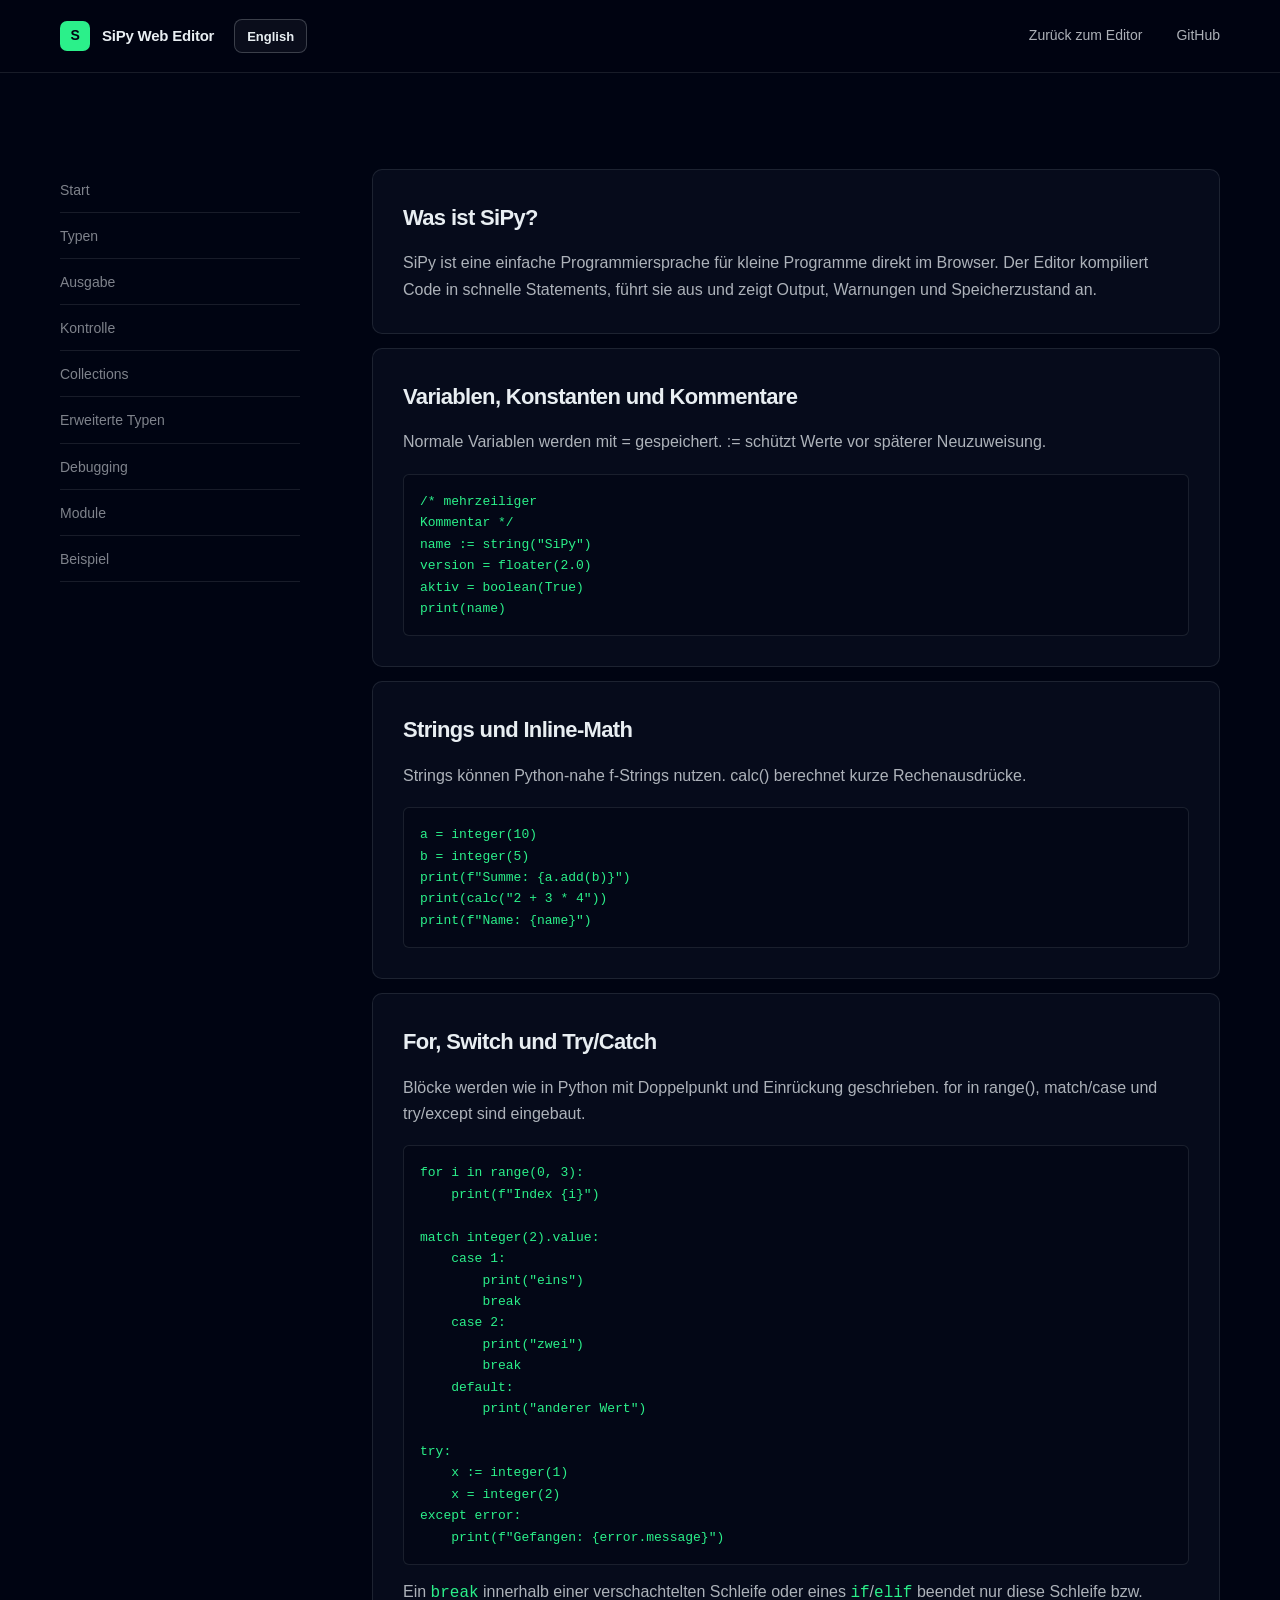
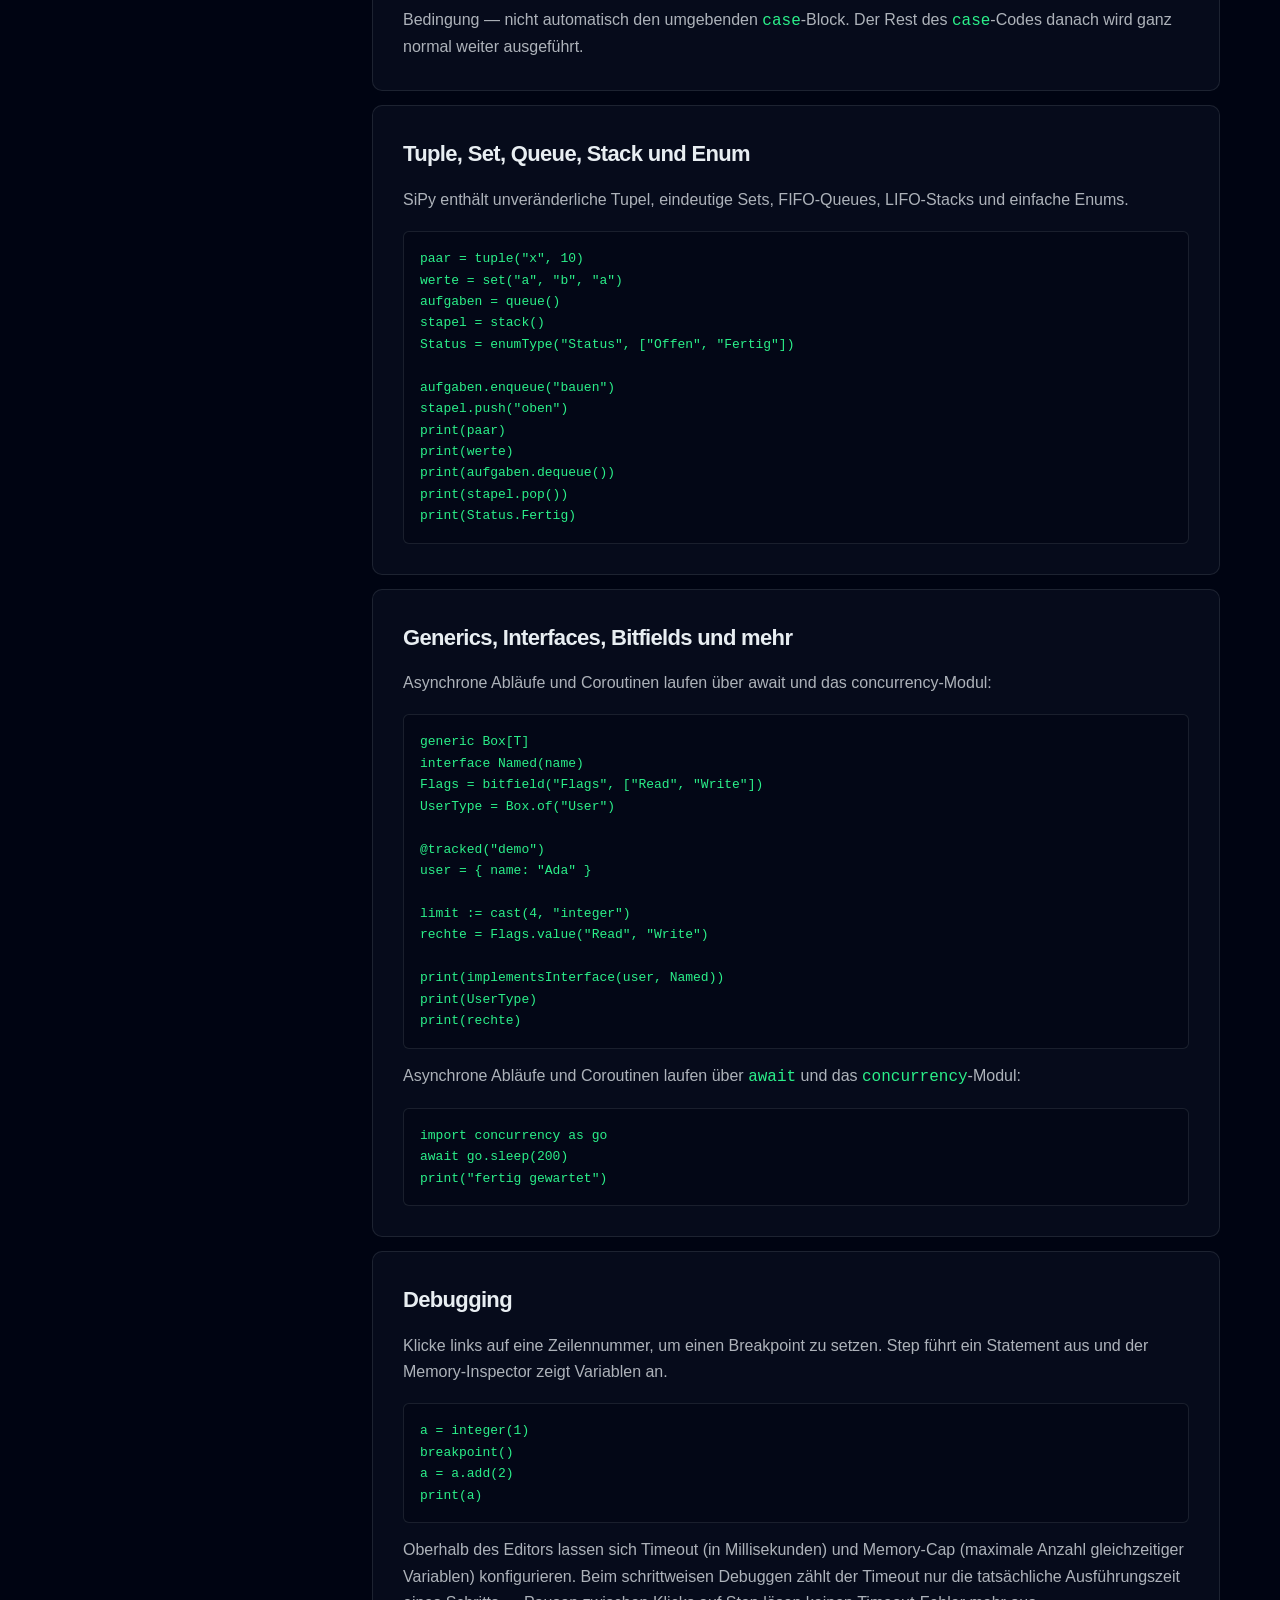
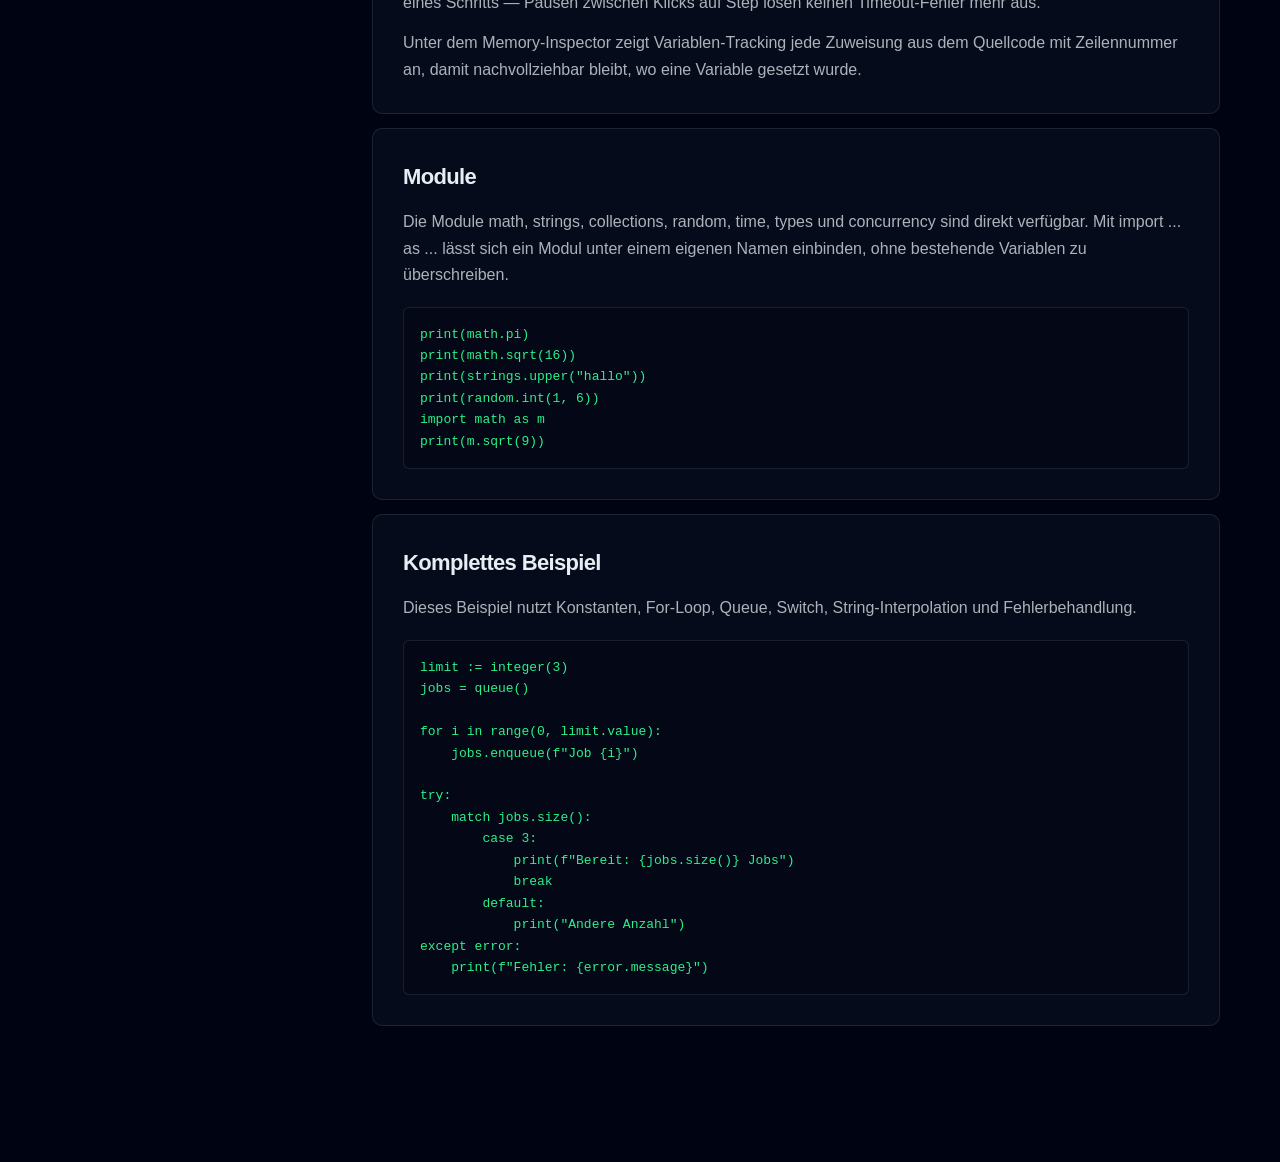
==== commit 4ad96f80: "added language switch" ====
--- a/tutorial.html
+++ b/tutorial.html
@@ -16,6 +16,7 @@
         <span class="logo-mark">S</span>
         <span>SiPy Web Editor</span>
     </a>
+    <button type="button" id="language-toggle" class="language-toggle" aria-label="Switch language">English</button>
     <nav class="navigation" aria-label="Navigation">
         <a href="index.html">Zurück zum Editor</a>
         <a href="https://github.com/Metrix31/SiPy-Web" target="_blank" rel="noreferrer">GitHub</a>
@@ -182,5 +183,68 @@
         </section>
     </div>
 </main>
+<script>
+(() => {
+  const translations = {
+    de: {
+      skip: 'Zum Tutorial springen', navAria: 'Navigation', back: 'Zurück zum Editor', sectionsAria: 'Tutorial-Abschnitte',
+      sections: ['Start', 'Typen', 'Ausgabe', 'Kontrolle', 'Collections', 'Erweiterte Typen', 'Debugging', 'Module', 'Beispiel'],
+      headings: ['Was ist SiPy?', 'Variablen, Konstanten und Kommentare', 'Strings und Inline-Math', 'For, Switch und Try/Catch', 'Tuple, Set, Queue, Stack und Enum', 'Generics, Interfaces, Bitfields und mehr', 'Debugging', 'Module', 'Komplettes Beispiel'],
+      paragraphs: [
+        'SiPy ist eine einfache Programmiersprache für kleine Programme direkt im Browser. Der Editor kompiliert Code in schnelle Statements, führt sie aus und zeigt Output, Warnungen und Speicherzustand an.',
+        'Normale Variablen werden mit = gespeichert. := schützt Werte vor späterer Neuzuweisung.',
+        'Strings können Python-nahe f-Strings nutzen. calc() berechnet kurze Rechenausdrücke.',
+        'Blöcke werden wie in Python mit Doppelpunkt und Einrückung geschrieben. for in range(), match/case und try/except sind eingebaut.',
+        'SiPy enthält unveränderliche Tupel, eindeutige Sets, FIFO-Queues, LIFO-Stacks und einfache Enums.',
+        'Für größere Programme bietet SiPy generische Typen, Interfaces, Bitfields, Casts, statische Klassen und Attribute-Annotationen.',
+        'Klicke links auf eine Zeilennummer, um einen Breakpoint zu setzen. Step führt ein Statement aus und der Memory-Inspector zeigt Variablen an.',
+        'Die Module math, strings, collections, random, time, types und concurrency sind direkt verfügbar. Mit import ... as ... lässt sich ein Modul unter einem eigenen Namen einbinden, ohne bestehende Variablen zu überschreiben.',
+        'Dieses Beispiel nutzt Konstanten, For-Loop, Queue, Switch, String-Interpolation und Fehlerbehandlung.'
+      ],
+      debugExtra: ['Oberhalb des Editors lassen sich Timeout (in Millisekunden) und Memory-Cap (maximale Anzahl gleichzeitiger Variablen) konfigurieren. Beim schrittweisen Debuggen zählt der Timeout nur die tatsächliche Ausführungszeit eines Schritts — Pausen zwischen Klicks auf Step lösen keinen Timeout-Fehler mehr aus.', 'Unter dem Memory-Inspector zeigt Variablen-Tracking jede Zuweisung aus dem Quellcode mit Zeilennummer an, damit nachvollziehbar bleibt, wo eine Variable gesetzt wurde.']
+    },
+    en: {
+      skip: 'Skip to tutorial', navAria: 'Navigation', back: 'Back to editor', sectionsAria: 'Tutorial sections',
+      sections: ['Start', 'Types', 'Output', 'Control flow', 'Collections', 'Advanced types', 'Debugging', 'Modules', 'Example'],
+      headings: ['What is SiPy?', 'Variables, constants and comments', 'Strings and inline math', 'For, Switch and Try/Catch', 'Tuple, Set, Queue, Stack and Enum', 'Generics, interfaces, bitfields and more', 'Debugging', 'Modules', 'Complete example'],
+      paragraphs: [
+        'SiPy is a simple programming language for small programs directly in your browser. The editor compiles code into fast statements, executes them, and displays output, warnings and memory state.',
+        'Regular variables are assigned using =. := protects values from being reassigned later.',
+        'Strings can use Python-like f-strings. calc() evaluates short arithmetic expressions.',
+        'Blocks use colons and indentation, like Python. for in range(), match/case and try/except are built in.',
+        'SiPy includes immutable tuples, unique sets, FIFO queues, LIFO stacks and simple enums.',
+        'For larger programs, SiPy offers generic types, interfaces, bitfields, casts, static classes and attribute annotations.',
+        'Click a line number on the left to set a breakpoint. Step executes a statement, and the memory inspector displays variables.',
+        'The math, strings, collections, random, time, types and concurrency modules are available directly. Use import ... as ... to import a module under a custom name without overwriting existing variables.',
+        'This example uses constants, a for loop, a queue, switch, string interpolation and error handling.'
+      ],
+      debugExtra: ['Above the editor, you can configure Timeout (in milliseconds) and Memory Cap (the maximum number of simultaneous variables). During step-by-step debugging, the timeout only measures the actual execution time of a step — pauses between clicks on Step no longer trigger timeout errors.', 'Below the memory inspector, Variable Tracking displays every assignment from the source code with its line number, making it easier to see where a variable was set.']
+    }
+  };
+  const toggle = document.getElementById('language-toggle');
+  let lang = localStorage.getItem('sipy-tutorial-lang') || 'de';
+  function applyLanguage(next) {
+    lang = next; const t = translations[lang]; document.documentElement.lang = lang;
+    document.querySelector('.skip-link').textContent = t.skip;
+    document.querySelector('.navigation').setAttribute('aria-label', t.navAria);
+    document.querySelector('.navigation a[href="index.html"]').textContent = t.back;
+    document.querySelector('.tutorial-nav').setAttribute('aria-label', t.sectionsAria);
+    document.querySelectorAll('.tutorial-nav a').forEach((a,i)=>a.textContent=t.sections[i]);
+    document.querySelectorAll('.tutorial-section h2').forEach((h,i)=>h.textContent=t.headings[i]);
+    const sectionIds = ['start','typen','ausgabe','kontrolle','collections','erweitert','debugging','module','beispiel'];
+    sectionIds.forEach((id,idx)=> { const first=document.querySelector('#'+id+' > p'); if(first) first.textContent=t.paragraphs[idx]; });
+    const debugSection = document.querySelector('#debugging');
+    const debugPs = debugSection.querySelectorAll('p');
+    debugPs[1].textContent=t.debugExtra[0]; debugPs[2].textContent=t.debugExtra[1];
+    const advanced = document.querySelector('#erweitert p');
+    advanced.textContent = lang==='de' ? 'Asynchrone Abläufe und Coroutinen laufen über await und das concurrency-Modul:' : 'Asynchronous operations and coroutines use await and the concurrency module:';
+    toggle.textContent = lang==='de' ? 'English' : 'Deutsch';
+    toggle.setAttribute('aria-label', lang==='de' ? 'Switch to English' : 'Zu Deutsch wechseln');
+    localStorage.setItem('sipy-tutorial-lang', lang);
+  }
+  toggle.addEventListener('click',()=>applyLanguage(lang==='de'?'en':'de'));
+  applyLanguage(lang);
+})();
+</script>
 </body>
 </html>
--- a/style.css
+++ b/style.css
@@ -120,3 +120,20 @@
 @media (max-width: 800px) { .editor-section { padding: 40px 0 64px; } .editor-intro { align-items: start; flex-direction: column; gap: 16px; } .workspace { grid-template-columns: 1fr; } .output-panel { min-height: 460px; } .tutorial-layout { grid-template-columns: 1fr; gap: 35px; padding: 72px 0 96px; } .tutorial-nav { position: static; grid-template-columns: repeat(3, 1fr); } }
 @media (max-width: 620px) { :root { --gutter: 32px; } .header-inner { height: 64px; } .navigation { gap: 18px; } .navigation a:nth-child(2) { display: none; } .navigation .button { min-height: 34px; padding: 0 12px; } .panel-header { align-items: flex-start; flex-direction: column; } .button-row { justify-content: flex-start; } #editor { height: 56vh; min-height: 370px; } .limits-row { align-items: flex-start; flex-direction: column; } .footer-inner { grid-template-columns: 1fr auto; gap: 12px; padding: 20px 0; } .footer-copy { grid-column: 1 / -1; text-align: left; } .tutorial-nav { grid-template-columns: 1fr 1fr; } .tutorial-section { padding: 24px 20px; } }
 @media (prefers-reduced-motion: reduce) { html { scroll-behavior: auto; } * { transition: none !important; } }
+
+/* Tutorial page compatibility and language switch */
+.tutorial-page .header { border-bottom: 1px solid var(--line); background: rgba(0, 4, 18, .9); }
+.tutorial-page .header-inner { gap: 20px; }
+.tutorial-page .navigation { margin-left: auto; }
+.language-toggle { flex: 0 0 auto; min-height: 34px; border: 1px solid var(--line-strong); border-radius: 8px; padding: 0 12px; background: rgba(232, 238, 242, .045); color: var(--ice); font: 600 13px/1 var(--font); cursor: pointer; transition: background .18s ease, border-color .18s ease, color .18s ease; }
+.language-toggle:hover { border-color: var(--aurora); background: rgba(43, 240, 138, .09); color: var(--ice); }
+.tutorial-page .tutorial-layout { align-items: start; }
+.tutorial-page .tutorial-section { min-width: 0; }
+.tutorial-page pre code { color: inherit; }
+@media (max-width: 620px) {
+    .tutorial-page .header-inner { gap: 10px; }
+    .tutorial-page .logo { gap: 8px; font-size: 13px; }
+    .tutorial-page .language-toggle { padding: 0 9px; font-size: 12px; }
+    .tutorial-page .navigation { gap: 12px; }
+    .tutorial-page .navigation a:first-child { font-size: 12px; }
+}
